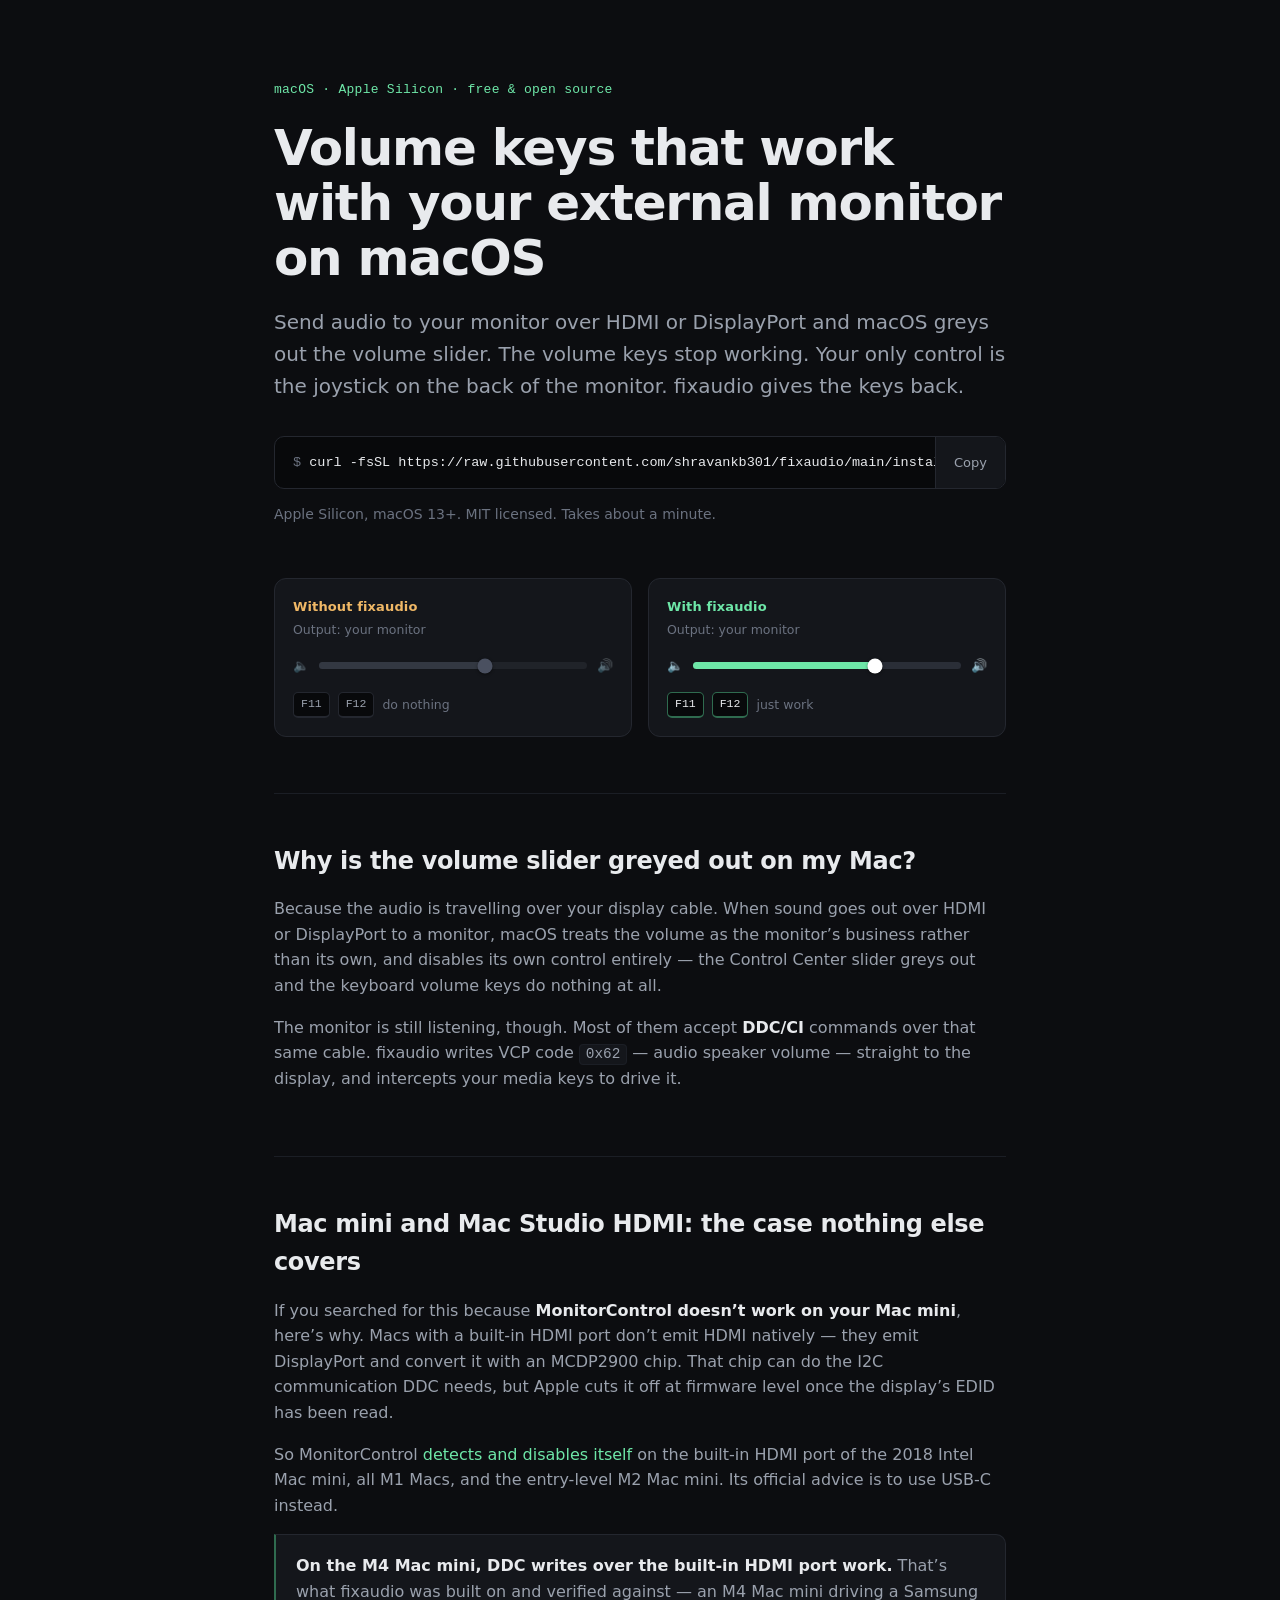
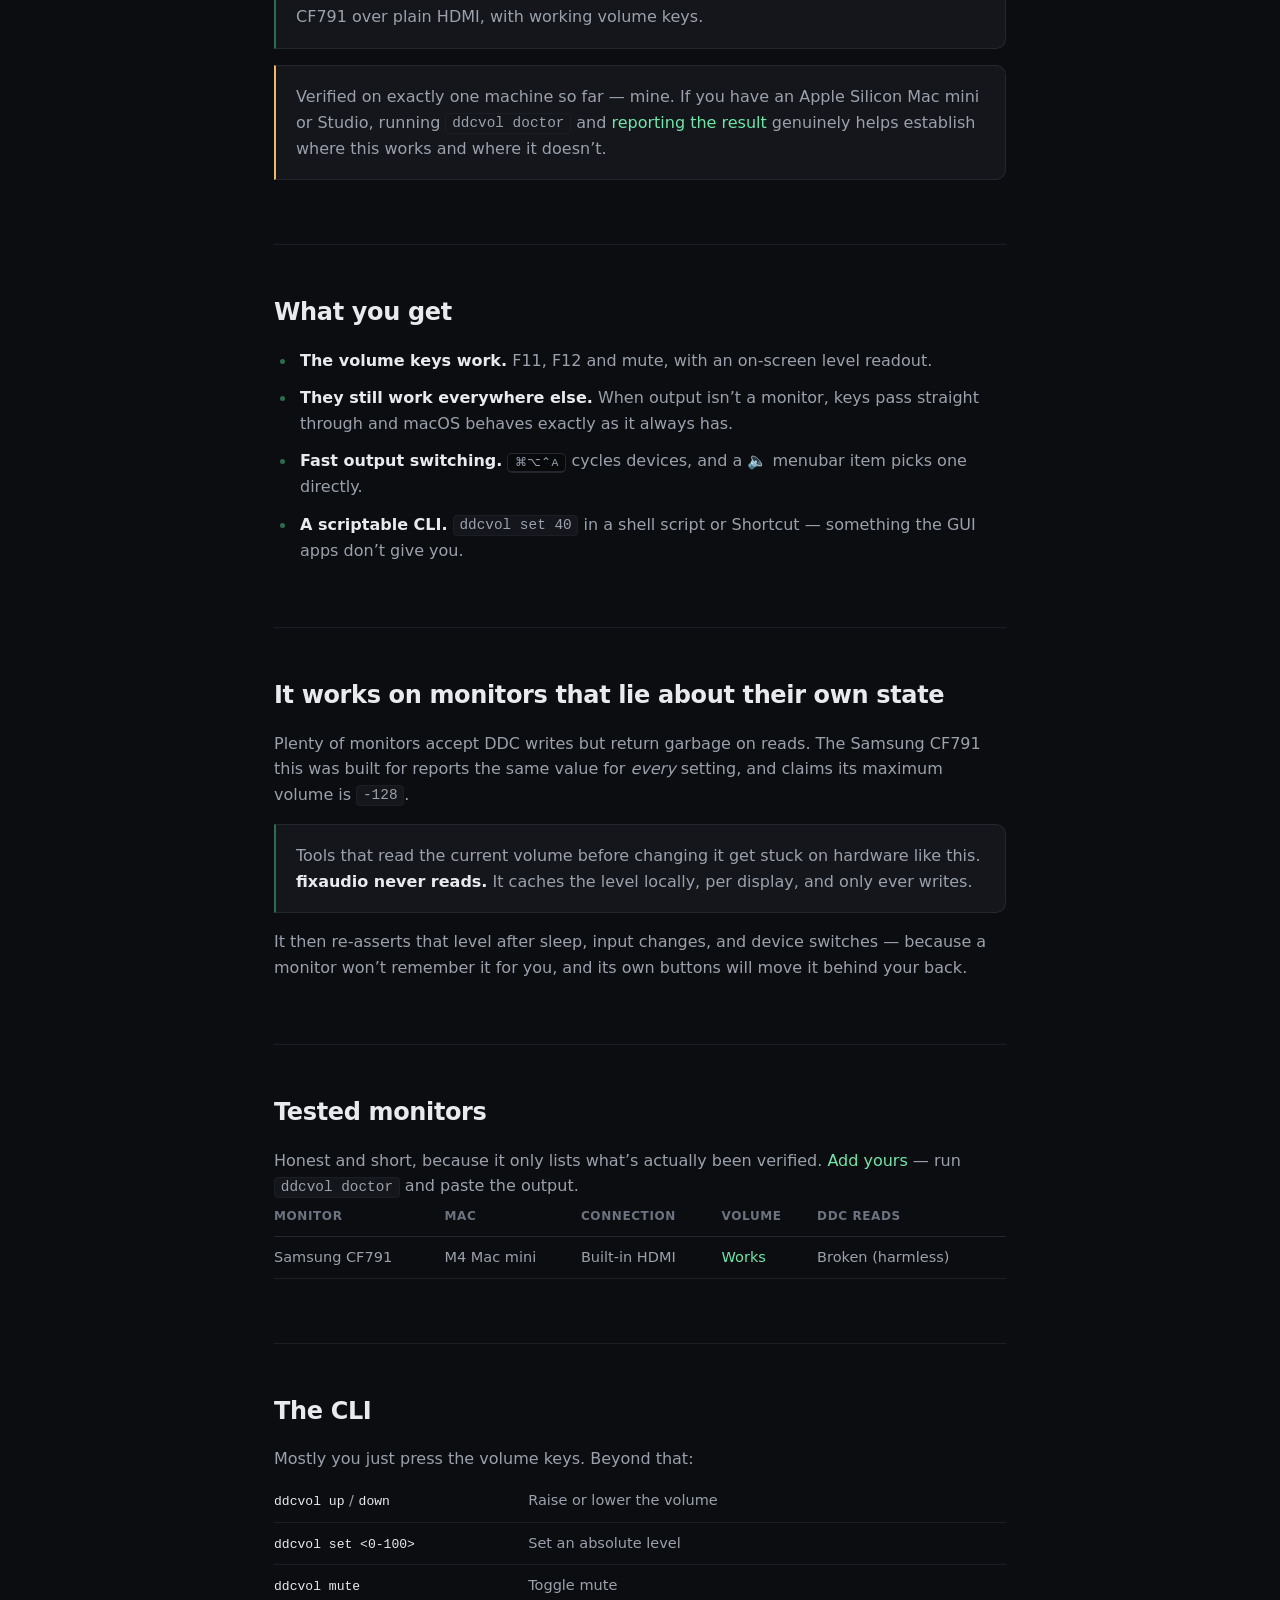
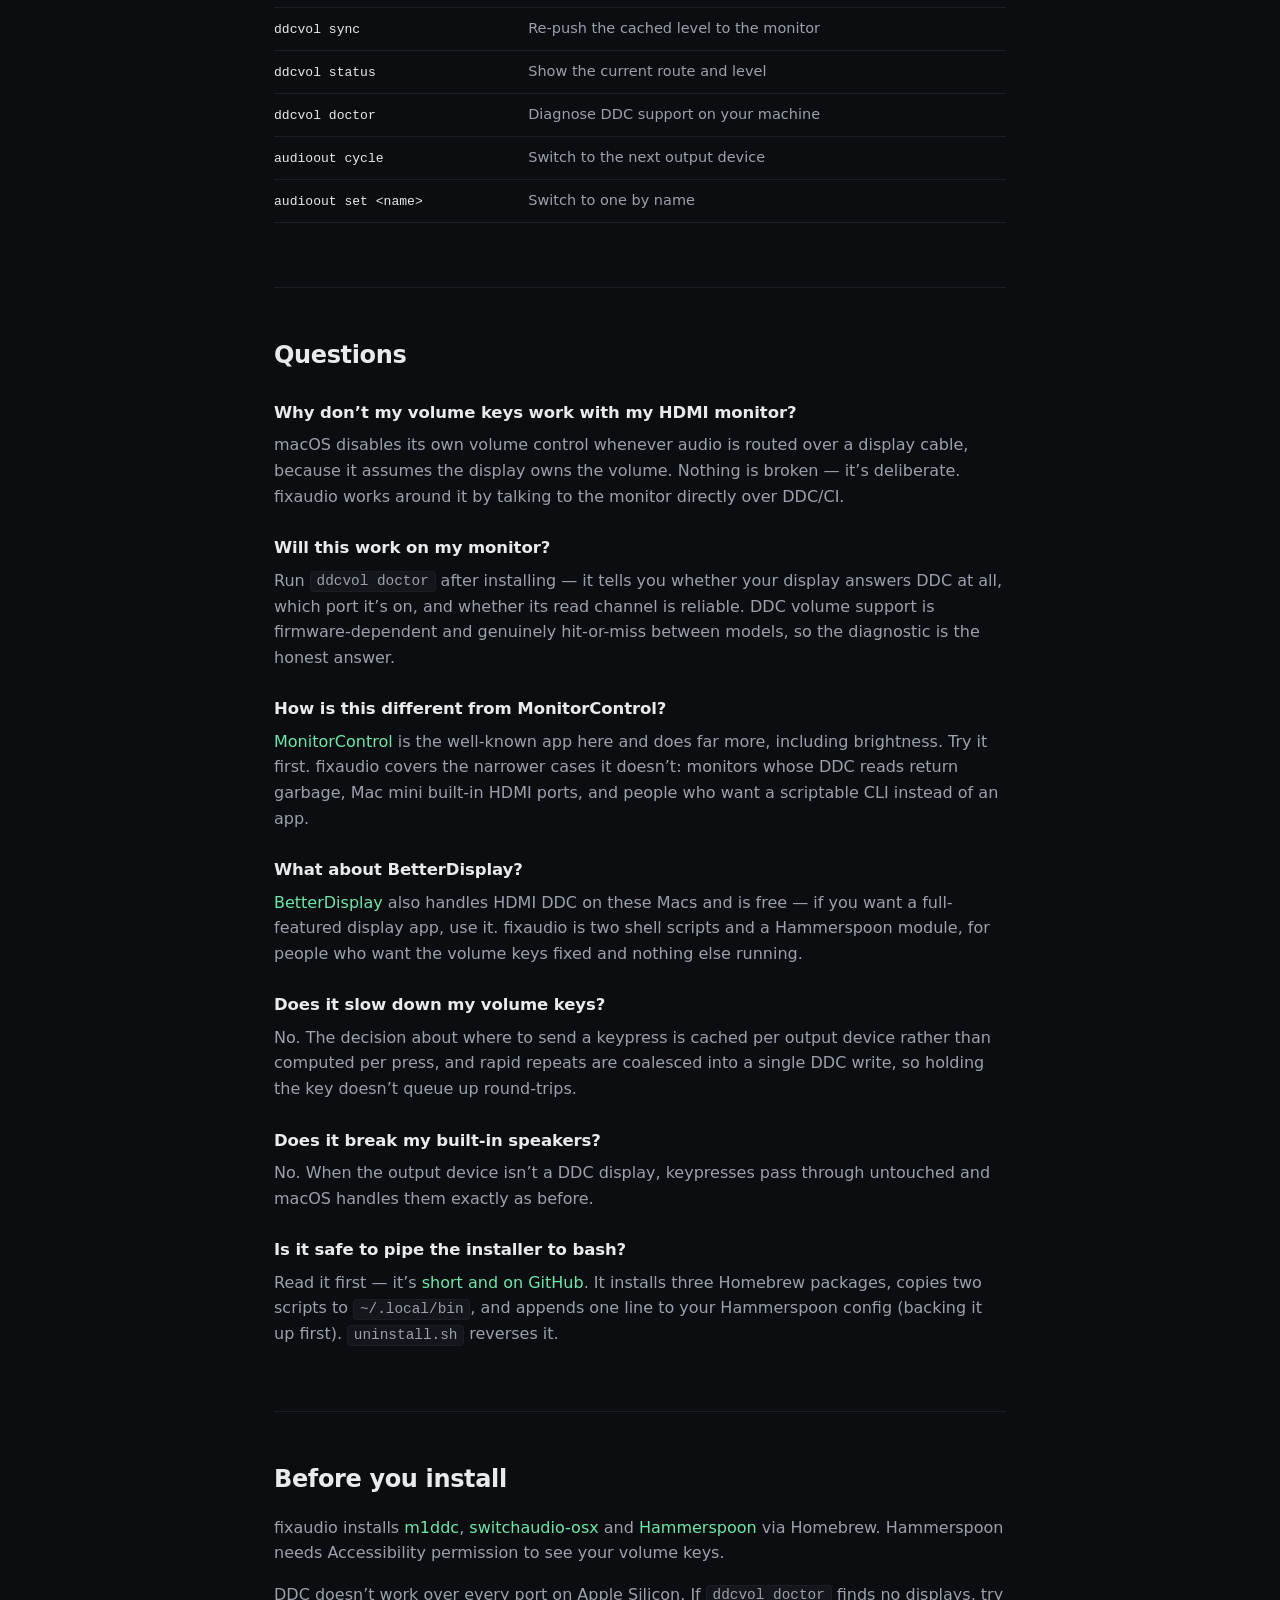
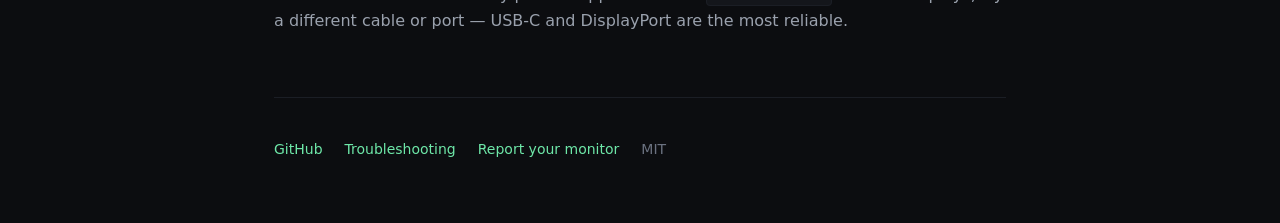
==== docs/index.html @ 89154f7a "SEO: target symptom queries, document Mac mini HDMI case, add tested-monitors table Co-Authored-By: " ====
<!doctype html>
<html lang="en">
<head>
<meta charset="utf-8">
<meta name="viewport" content="width=device-width, initial-scale=1">
<title>Fix Greyed-Out Volume Control for External Monitors on macOS — fixaudio</title>
<meta name="description" content="Volume slider greyed out and volume keys not working with your HDMI or DisplayPort monitor on macOS? fixaudio restores keyboard volume control using DDC/CI — including on the Mac mini's built-in HDMI port.">
<link rel="canonical" href="https://shravankb301.github.io/fixaudio/">
<meta property="og:title" content="Fix greyed-out volume control for external monitors on macOS">
<meta property="og:description" content="Your volume keys stop working when audio goes to your monitor. fixaudio gives them back, using DDC/CI.">
<meta property="og:type" content="website">
<meta property="og:url" content="https://shravankb301.github.io/fixaudio/">
<meta name="twitter:card" content="summary">
<script type="application/ld+json">
{
  "@context": "https://schema.org",
  "@type": "SoftwareApplication",
  "name": "fixaudio",
  "applicationCategory": "UtilitiesApplication",
  "operatingSystem": "macOS 13+ (Apple Silicon)",
  "offers": { "@type": "Offer", "price": "0", "priceCurrency": "USD" },
  "description": "Restores keyboard volume control for external monitors on macOS using DDC/CI, including on Mac mini built-in HDMI ports."
}
</script>
<style>
  :root {
    --bg: #0c0d10;
    --bg-raised: #14161b;
    --bg-sunken: #08090b;
    --line: #24272f;
    --line-soft: #1b1e25;
    --text: #e8eaed;
    --text-dim: #9aa1ad;
    --text-faint: #6b7280;
    --accent: #6ee7a8;
    --accent-dim: #2f6b4f;
    --warn: #f0b866;
    --mono: ui-monospace, SFMono-Regular, "SF Mono", Menlo, Consolas, monospace;
    --sans: -apple-system, BlinkMacSystemFont, "Segoe UI", Inter, system-ui, sans-serif;
  }

  * { box-sizing: border-box; }

  body {
    margin: 0;
    background: var(--bg);
    color: var(--text);
    font-family: var(--sans);
    line-height: 1.6;
    -webkit-font-smoothing: antialiased;
  }

  .wrap { max-width: 780px; margin: 0 auto; padding: 0 24px; }

  a { color: var(--accent); text-decoration: none; }
  a:hover { text-decoration: underline; }

  code {
    font-family: var(--mono);
    font-size: 0.9em;
    background: var(--bg-raised);
    border: 1px solid var(--line-soft);
    border-radius: 4px;
    padding: 0.1em 0.4em;
  }

  header { padding: 80px 0 48px; }

  .eyebrow {
    font-family: var(--mono);
    font-size: 13px;
    color: var(--accent);
    letter-spacing: 0.02em;
    margin-bottom: 20px;
  }

  h1 {
    font-size: clamp(33px, 5.6vw, 50px);
    line-height: 1.1;
    letter-spacing: -0.025em;
    margin: 0 0 20px;
    font-weight: 640;
  }

  .lede {
    font-size: clamp(17px, 2.4vw, 20px);
    color: var(--text-dim);
    margin: 0 0 8px;
    max-width: 62ch;
  }

  .install {
    margin: 34px 0 14px;
    display: flex;
    align-items: stretch;
    background: var(--bg-sunken);
    border: 1px solid var(--line);
    border-radius: 10px;
    overflow: hidden;
  }

  .install pre {
    margin: 0;
    padding: 15px 18px;
    font-family: var(--mono);
    font-size: 13.5px;
    color: var(--text);
    overflow-x: auto;
    flex: 1;
    white-space: pre;
  }
  .install pre::-webkit-scrollbar { height: 6px; }
  .install pre::-webkit-scrollbar-thumb { background: var(--line); border-radius: 3px; }

  .install .prompt { color: var(--text-faint); user-select: none; }

  .copy {
    flex-shrink: 0;
    border: none;
    border-left: 1px solid var(--line);
    background: var(--bg-raised);
    color: var(--text-dim);
    font-family: var(--sans);
    font-size: 13px;
    font-weight: 500;
    padding: 0 18px;
    cursor: pointer;
    transition: color .15s, background .15s;
  }
  .copy:hover { background: #1b1e25; color: var(--text); }
  .copy.done { color: var(--accent); }

  .subnote { font-size: 14px; color: var(--text-faint); margin: 0; }

  .demo {
    display: grid;
    grid-template-columns: 1fr 1fr;
    gap: 16px;
    margin: 52px 0 8px;
  }
  @media (max-width: 620px) { .demo { grid-template-columns: 1fr; } }

  .panel {
    background: var(--bg-raised);
    border: 1px solid var(--line);
    border-radius: 12px;
    padding: 18px;
  }

  .panel h3 {
    margin: 0 0 2px;
    font-size: 13px;
    font-weight: 600;
    letter-spacing: 0.01em;
  }
  .panel .cap { font-size: 12.5px; color: var(--text-faint); margin: 0 0 16px; }
  .panel.bad h3 { color: var(--warn); }
  .panel.good h3 { color: var(--accent); }

  .slider { display: flex; align-items: center; gap: 10px; }
  .slider .ico { font-size: 13px; opacity: .5; }
  .panel.good .slider .ico { opacity: .95; }

  .track {
    flex: 1; height: 7px; border-radius: 4px;
    background: #2a2e37; position: relative;
  }
  .fill { position: absolute; inset: 0 auto 0 0; border-radius: 4px; background: var(--accent); }
  .knob {
    position: absolute; top: 50%;
    width: 15px; height: 15px; border-radius: 50%;
    transform: translate(-50%, -50%);
    background: #fff; box-shadow: 0 1px 3px rgba(0,0,0,.5);
  }
  .panel.bad .track { background: #202329; }
  .panel.bad .fill { background: #333842; }
  .panel.bad .knob { background: #4a5060; }

  .keys { margin-top: 16px; display: flex; align-items: center; gap: 8px; font-size: 12.5px; color: var(--text-faint); }
  .kbd {
    font-family: var(--mono); font-size: 11.5px;
    border: 1px solid var(--line); border-bottom-width: 2px;
    border-radius: 5px; padding: 2px 7px; color: var(--text-dim);
    background: var(--bg-sunken);
  }
  .panel.good .kbd { color: var(--text); border-color: var(--accent-dim); }

  section { padding: 48px 0; border-top: 1px solid var(--line-soft); }

  h2 {
    font-size: 24px;
    letter-spacing: -0.015em;
    margin: 0 0 16px;
    font-weight: 620;
  }

  h3.q {
    font-size: 16.5px;
    font-weight: 600;
    margin: 26px 0 6px;
    color: var(--text);
    letter-spacing: -0.005em;
  }

  p { margin: 0 0 16px; color: var(--text-dim); }
  p.tight { margin-bottom: 8px; }
  strong { color: var(--text); font-weight: 600; }

  ul { margin: 0 0 16px; padding-left: 0; list-style: none; }
  li { color: var(--text-dim); margin-bottom: 12px; padding-left: 26px; position: relative; }
  li::before {
    content: ""; position: absolute; left: 6px; top: 11px;
    width: 5px; height: 5px; border-radius: 50%; background: var(--accent-dim);
  }

  .callout {
    background: var(--bg-raised);
    border: 1px solid var(--line);
    border-left: 2px solid var(--accent-dim);
    border-radius: 0 10px 10px 0;
    padding: 18px 20px;
    margin: 0 0 16px;
  }
  .callout.warn { border-left-color: var(--warn); }
  .callout p:last-child { margin-bottom: 0; }

  .tablewrap { overflow-x: auto; margin: 0 0 16px; }
  table { width: 100%; border-collapse: collapse; font-size: 14.5px; }
  th {
    text-align: left; padding: 0 14px 9px 0;
    font-size: 12px; font-weight: 600; color: var(--text-faint);
    text-transform: uppercase; letter-spacing: .05em;
    border-bottom: 1px solid var(--line);
  }
  td { padding: 9px 14px 9px 0; border-bottom: 1px solid var(--line-soft); vertical-align: top; color: var(--text-dim); }
  td:first-child { white-space: nowrap; }
  td code { background: none; border: none; padding: 0; color: var(--text); }
  .yes { color: var(--accent); }

  footer {
    padding: 40px 0 72px;
    border-top: 1px solid var(--line-soft);
    color: var(--text-faint);
    font-size: 14px;
    display: flex; gap: 22px; flex-wrap: wrap;
  }
</style>
</head>
<body>

<div class="wrap">

<header>
  <div class="eyebrow">macOS · Apple Silicon · free &amp; open source</div>
  <h1>Volume keys that work with your external monitor on macOS</h1>
  <p class="lede">
    Send audio to your monitor over HDMI or DisplayPort and macOS greys out the
    volume slider. The volume keys stop working. Your only control is the
    joystick on the back of the monitor. fixaudio gives the keys back.
  </p>

  <div class="install">
    <pre><span class="prompt">$ </span><span id="cmd">curl -fsSL https://raw.githubusercontent.com/shravankb301/fixaudio/main/install.sh | bash</span></pre>
    <button class="copy" id="copy">Copy</button>
  </div>
  <p class="subnote">Apple Silicon, macOS 13+. MIT licensed. Takes about a minute.</p>

  <div class="demo">
    <div class="panel bad">
      <h3>Without fixaudio</h3>
      <p class="cap">Output: your monitor</p>
      <div class="slider">
        <span class="ico">🔈</span>
        <div class="track"><div class="fill" style="width:62%"></div><div class="knob" style="left:62%"></div></div>
        <span class="ico">🔊</span>
      </div>
      <div class="keys"><span class="kbd">F11</span><span class="kbd">F12</span> do nothing</div>
    </div>

    <div class="panel good">
      <h3>With fixaudio</h3>
      <p class="cap">Output: your monitor</p>
      <div class="slider">
        <span class="ico">🔈</span>
        <div class="track"><div class="fill" id="f" style="width:62%"></div><div class="knob" id="k" style="left:62%"></div></div>
        <span class="ico">🔊</span>
      </div>
      <div class="keys"><span class="kbd">F11</span><span class="kbd">F12</span> just work</div>
    </div>
  </div>
</header>

<section>
  <h2>Why is the volume slider greyed out on my Mac?</h2>
  <p>
    Because the audio is travelling over your display cable. When sound goes out
    over HDMI or DisplayPort to a monitor, macOS treats the volume as the
    monitor&rsquo;s business rather than its own, and disables its own control
    entirely — the Control Center slider greys out and the keyboard volume keys
    do nothing at all.
  </p>
  <p>
    The monitor is still listening, though. Most of them accept
    <strong>DDC/CI</strong> commands over that same cable. fixaudio writes VCP
    code <code>0x62</code> — audio speaker volume — straight to the display, and
    intercepts your media keys to drive it.
  </p>
</section>

<section>
  <h2>Mac mini and Mac Studio HDMI: the case nothing else covers</h2>
  <p>
    If you searched for this because <strong>MonitorControl doesn&rsquo;t work on
    your Mac mini</strong>, here&rsquo;s why. Macs with a built-in HDMI port
    don&rsquo;t emit HDMI natively — they emit DisplayPort and convert it with an
    MCDP2900 chip. That chip can do the I2C communication DDC needs, but Apple
    cuts it off at firmware level once the display&rsquo;s EDID has been read.
  </p>
  <p>
    So MonitorControl
    <a href="https://github.com/MonitorControl/MonitorControl/discussions/750">detects and disables itself</a>
    on the built-in HDMI port of the 2018 Intel Mac mini, all M1 Macs, and the
    entry-level M2 Mac mini. Its official advice is to use USB-C instead.
  </p>
  <div class="callout">
    <p>
      <strong>On the M4 Mac mini, DDC writes over the built-in HDMI port work.</strong>
      That&rsquo;s what fixaudio was built on and verified against — an M4 Mac
      mini driving a Samsung CF791 over plain HDMI, with working volume keys.
    </p>
  </div>
  <div class="callout warn">
    <p>
      Verified on exactly one machine so far — mine. If you have an Apple Silicon
      Mac mini or Studio, running <code>ddcvol doctor</code> and
      <a href="https://github.com/shravankb301/fixaudio/issues">reporting the result</a>
      genuinely helps establish where this works and where it doesn&rsquo;t.
    </p>
  </div>
</section>

<section>
  <h2>What you get</h2>
  <ul>
    <li><strong>The volume keys work.</strong> F11, F12 and mute, with an on-screen level readout.</li>
    <li><strong>They still work everywhere else.</strong> When output isn&rsquo;t a monitor, keys pass straight through and macOS behaves exactly as it always has.</li>
    <li><strong>Fast output switching.</strong> <span class="kbd">⌘⌥⌃A</span> cycles devices, and a 🔈 menubar item picks one directly.</li>
    <li><strong>A scriptable CLI.</strong> <code>ddcvol set 40</code> in a shell script or Shortcut — something the GUI apps don&rsquo;t give you.</li>
  </ul>
</section>

<section>
  <h2>It works on monitors that lie about their own state</h2>
  <p>
    Plenty of monitors accept DDC writes but return garbage on reads. The Samsung
    CF791 this was built for reports the same value for <em>every</em> setting,
    and claims its maximum volume is <code>-128</code>.
  </p>
  <div class="callout">
    <p>
      Tools that read the current volume before changing it get stuck on hardware
      like this. <strong>fixaudio never reads.</strong> It caches the level
      locally, per display, and only ever writes.
    </p>
  </div>
  <p>
    It then re-asserts that level after sleep, input changes, and device
    switches — because a monitor won&rsquo;t remember it for you, and its own
    buttons will move it behind your back.
  </p>
</section>

<section>
  <h2>Tested monitors</h2>
  <p class="tight">
    Honest and short, because it only lists what&rsquo;s actually been verified.
    <a href="https://github.com/shravankb301/fixaudio/issues">Add yours</a> —
    run <code>ddcvol doctor</code> and paste the output.
  </p>
  <div class="tablewrap">
    <table>
      <thead>
        <tr><th>Monitor</th><th>Mac</th><th>Connection</th><th>Volume</th><th>DDC reads</th></tr>
      </thead>
      <tbody>
        <tr>
          <td>Samsung CF791</td>
          <td>M4 Mac mini</td>
          <td>Built-in HDMI</td>
          <td class="yes">Works</td>
          <td>Broken (harmless)</td>
        </tr>
      </tbody>
    </table>
  </div>
</section>

<section>
  <h2>The CLI</h2>
  <p class="tight">Mostly you just press the volume keys. Beyond that:</p>
  <div class="tablewrap">
    <table>
      <tbody>
        <tr><td><code>ddcvol up</code> / <code>down</code></td><td>Raise or lower the volume</td></tr>
        <tr><td><code>ddcvol set &lt;0-100&gt;</code></td><td>Set an absolute level</td></tr>
        <tr><td><code>ddcvol mute</code></td><td>Toggle mute</td></tr>
        <tr><td><code>ddcvol sync</code></td><td>Re-push the cached level to the monitor</td></tr>
        <tr><td><code>ddcvol status</code></td><td>Show the current route and level</td></tr>
        <tr><td><code>ddcvol doctor</code></td><td>Diagnose DDC support on your machine</td></tr>
        <tr><td><code>audioout cycle</code></td><td>Switch to the next output device</td></tr>
        <tr><td><code>audioout set &lt;name&gt;</code></td><td>Switch to one by name</td></tr>
      </tbody>
    </table>
  </div>
</section>

<section>
  <h2>Questions</h2>

  <h3 class="q">Why don&rsquo;t my volume keys work with my HDMI monitor?</h3>
  <p>
    macOS disables its own volume control whenever audio is routed over a display
    cable, because it assumes the display owns the volume. Nothing is broken —
    it&rsquo;s deliberate. fixaudio works around it by talking to the monitor
    directly over DDC/CI.
  </p>

  <h3 class="q">Will this work on my monitor?</h3>
  <p>
    Run <code>ddcvol doctor</code> after installing — it tells you whether your
    display answers DDC at all, which port it&rsquo;s on, and whether its read
    channel is reliable. DDC volume support is firmware-dependent and genuinely
    hit-or-miss between models, so the diagnostic is the honest answer.
  </p>

  <h3 class="q">How is this different from MonitorControl?</h3>
  <p>
    <a href="https://github.com/MonitorControl/MonitorControl">MonitorControl</a>
    is the well-known app here and does far more, including brightness. Try it
    first. fixaudio covers the narrower cases it doesn&rsquo;t: monitors whose
    DDC reads return garbage, Mac mini built-in HDMI ports, and people who want a
    scriptable CLI instead of an app.
  </p>

  <h3 class="q">What about BetterDisplay?</h3>
  <p>
    <a href="https://github.com/waydabber/BetterDisplay">BetterDisplay</a> also
    handles HDMI DDC on these Macs and is free — if you want a full-featured
    display app, use it. fixaudio is two shell scripts and a Hammerspoon module,
    for people who want the volume keys fixed and nothing else running.
  </p>

  <h3 class="q">Does it slow down my volume keys?</h3>
  <p>
    No. The decision about where to send a keypress is cached per output device
    rather than computed per press, and rapid repeats are coalesced into a single
    DDC write, so holding the key doesn&rsquo;t queue up round-trips.
  </p>

  <h3 class="q">Does it break my built-in speakers?</h3>
  <p>
    No. When the output device isn&rsquo;t a DDC display, keypresses pass through
    untouched and macOS handles them exactly as before.
  </p>

  <h3 class="q">Is it safe to pipe the installer to bash?</h3>
  <p>
    Read it first — it&rsquo;s
    <a href="https://github.com/shravankb301/fixaudio/blob/main/install.sh">short and on GitHub</a>.
    It installs three Homebrew packages, copies two scripts to
    <code>~/.local/bin</code>, and appends one line to your Hammerspoon config
    (backing it up first). <code>uninstall.sh</code> reverses it.
  </p>
</section>

<section>
  <h2>Before you install</h2>
  <p>
    fixaudio installs <a href="https://github.com/waydabber/m1ddc">m1ddc</a>,
    <a href="https://github.com/deweller/switchaudio-osx">switchaudio-osx</a> and
    <a href="https://www.hammerspoon.org">Hammerspoon</a> via Homebrew.
    Hammerspoon needs Accessibility permission to see your volume keys.
  </p>
  <p>
    DDC doesn&rsquo;t work over every port on Apple Silicon. If
    <code>ddcvol doctor</code> finds no displays, try a different cable or
    port — USB-C and DisplayPort are the most reliable.
  </p>
</section>

<footer>
  <a href="https://github.com/shravankb301/fixaudio">GitHub</a>
  <a href="https://github.com/shravankb301/fixaudio#troubleshooting">Troubleshooting</a>
  <a href="https://github.com/shravankb301/fixaudio/issues">Report your monitor</a>
  <span>MIT</span>
</footer>

</div>

<script>
  const btn = document.getElementById('copy');
  btn.addEventListener('click', async () => {
    const text = document.getElementById('cmd').textContent;
    try {
      await navigator.clipboard.writeText(text);
    } catch (e) {
      const ta = document.createElement('textarea');
      ta.value = text;
      document.body.appendChild(ta);
      ta.select();
      document.execCommand('copy');
      ta.remove();
    }
    btn.textContent = 'Copied';
    btn.classList.add('done');
    setTimeout(() => { btn.textContent = 'Copy'; btn.classList.remove('done'); }, 1600);
  });

  // Nudge the "working" slider so the difference between the panels reads at a glance.
  const fill = document.getElementById('f');
  const knob = document.getElementById('k');
  const steps = [62, 68, 74, 68, 56, 44, 50, 62];
  let i = 0;
  if (!window.matchMedia('(prefers-reduced-motion: reduce)').matches) {
    setInterval(() => {
      i = (i + 1) % steps.length;
      fill.style.transition = knob.style.transition = 'all .45s cubic-bezier(.4,0,.2,1)';
      fill.style.width = steps[i] + '%';
      knob.style.left = steps[i] + '%';
    }, 1400);
  }
</script>

</body>
</html>
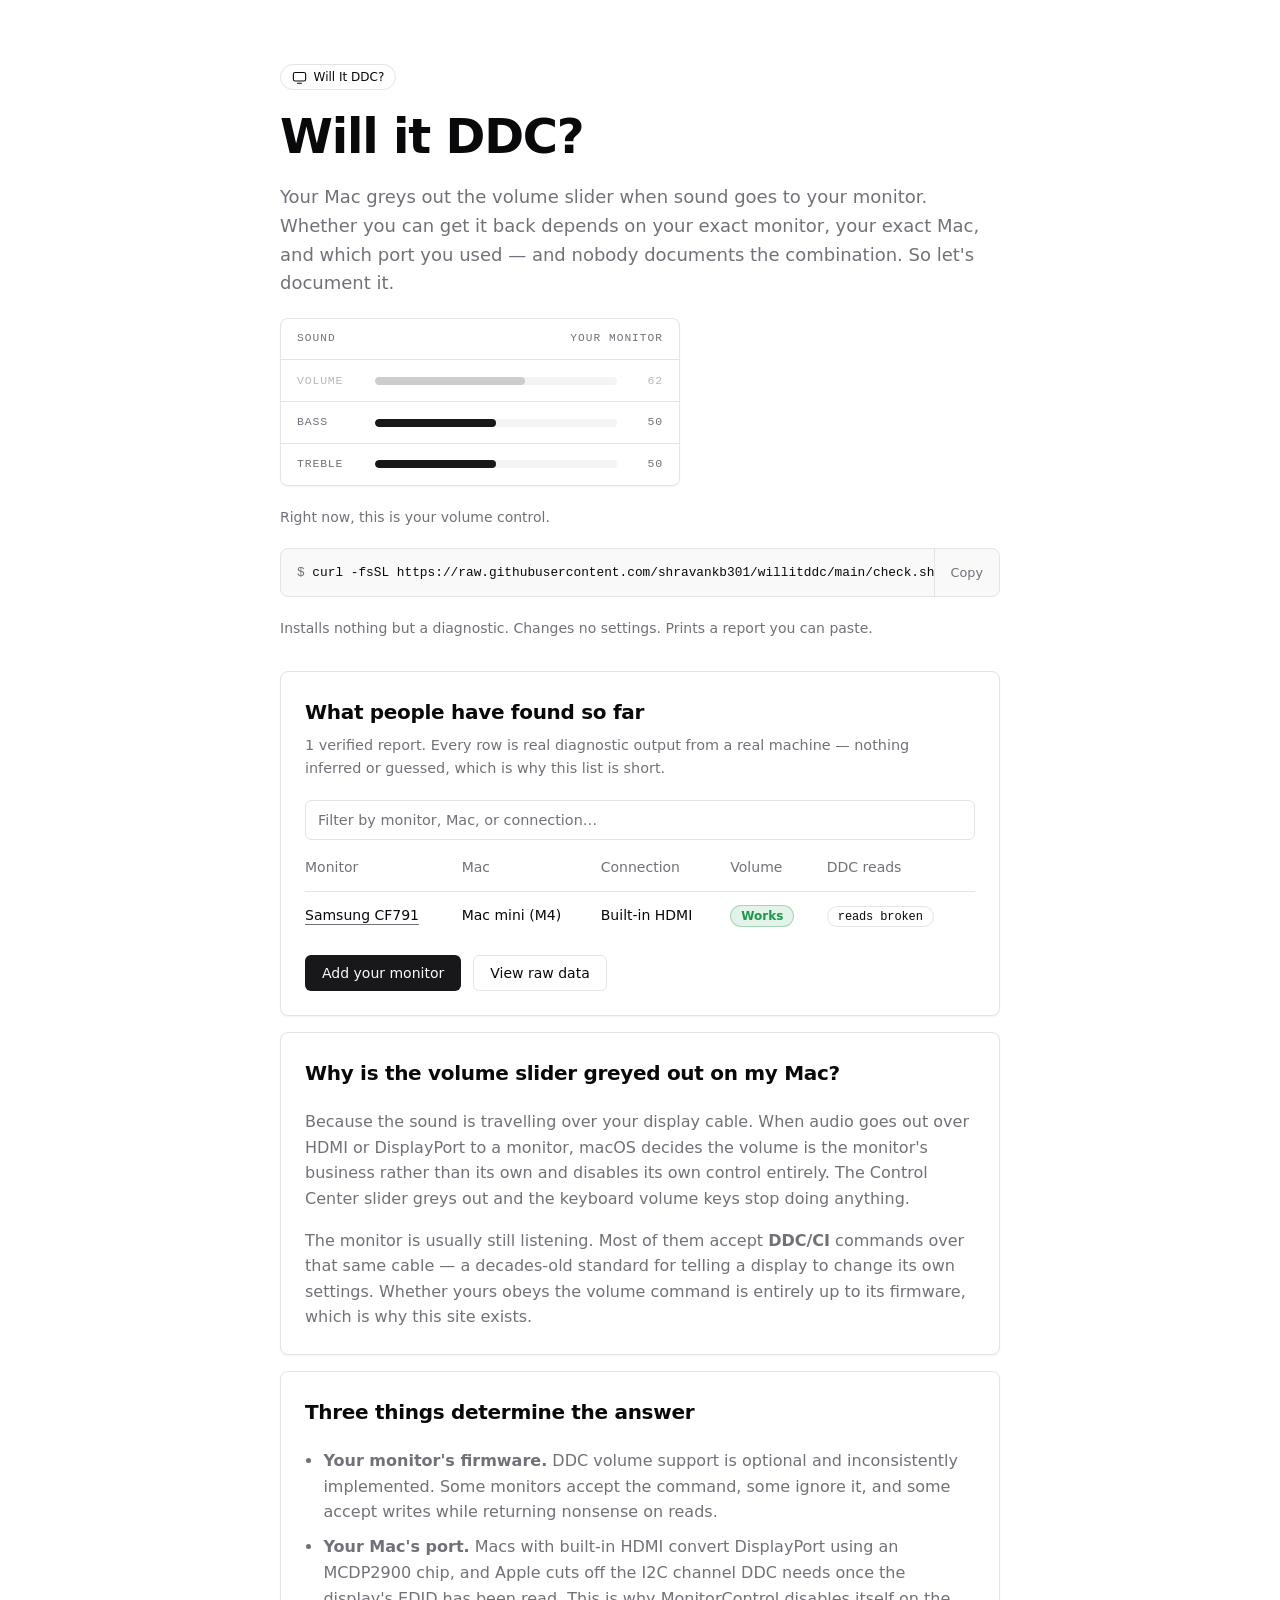
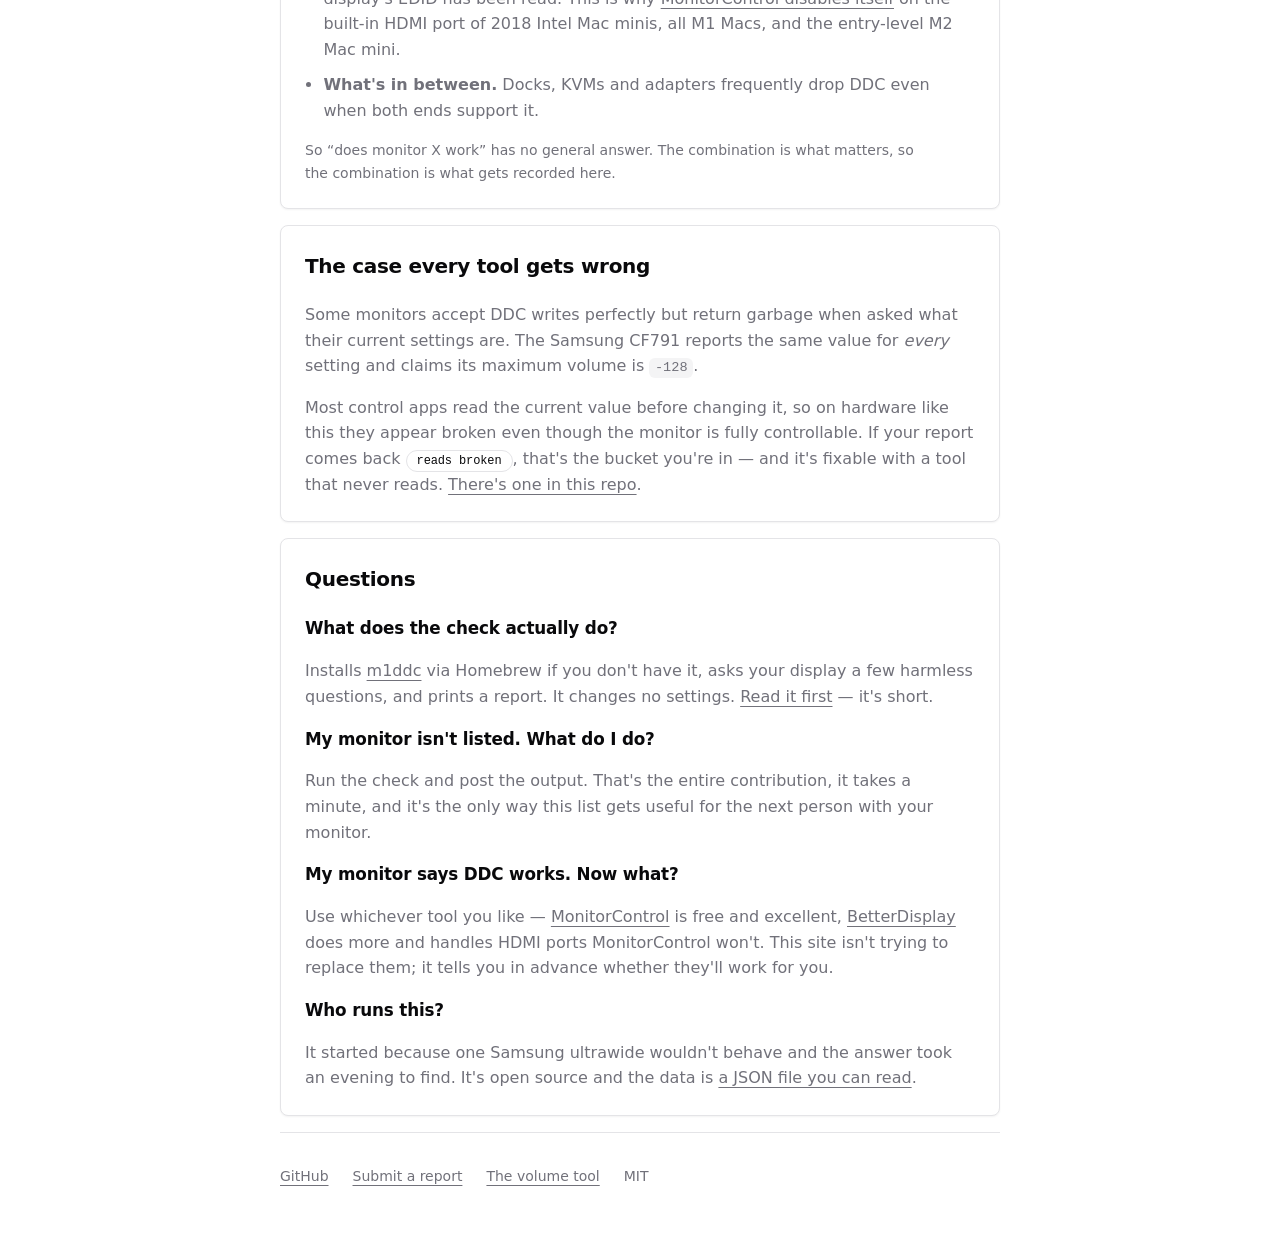
==== commit 233200d4: "Replace Liquid Glass with the shadcn/ui design system Ports shadcn's token set (zinc base, --backgro" ====
--- a/docs/index.html
+++ b/docs/index.html
@@ -3,533 +3,643 @@
 <head>
 <meta charset="utf-8">
 <meta name="viewport" content="width=device-width, initial-scale=1">
-<title>Fix Greyed-Out Volume Control for External Monitors on macOS — fixaudio</title>
-<meta name="description" content="Volume slider greyed out and volume keys not working with your HDMI or DisplayPort monitor on macOS? fixaudio restores keyboard volume control using DDC/CI — including on the Mac mini's built-in HDMI port.">
-<link rel="canonical" href="https://shravankb301.github.io/fixaudio/">
-<meta property="og:title" content="Fix greyed-out volume control for external monitors on macOS">
-<meta property="og:description" content="Your volume keys stop working when audio goes to your monitor. fixaudio gives them back, using DDC/CI.">
+<title>Will It DDC? — Does your monitor&#x27;s volume work on a Mac?</title>
+<meta name="description" content="Find out whether your monitor supports DDC volume control on macOS. A crowdsourced compatibility list of monitor, Mac and connection combinations.">
+<link rel="canonical" href="https://shravankb301.github.io/willitddc/">
+<meta property="og:title" content="Will It DDC? — Does your monitor&#x27;s volume work on a Mac?">
+<meta property="og:description" content="Find out whether your monitor supports DDC volume control on macOS. A crowdsourced compatibility list of monitor, Mac and connection combinations.">
+<meta property="og:url" content="https://shravankb301.github.io/willitddc/">
 <meta property="og:type" content="website">
-<meta property="og:url" content="https://shravankb301.github.io/fixaudio/">
 <meta name="twitter:card" content="summary">
-<script type="application/ld+json">
-{
-  "@context": "https://schema.org",
-  "@type": "SoftwareApplication",
-  "name": "fixaudio",
-  "applicationCategory": "UtilitiesApplication",
-  "operatingSystem": "macOS 13+ (Apple Silicon)",
-  "offers": { "@type": "Offer", "price": "0", "priceCurrency": "USD" },
-  "description": "Restores keyboard volume control for external monitors on macOS using DDC/CI, including on Mac mini built-in HDMI ports."
-}
-</script>
-<style>
+<link rel="icon" href="data:image/svg+xml,%3Csvg%20xmlns%3D%22http%3A//www.w3.org/2000/svg%22%20viewBox%3D%220%200%2020%2020%22%3E%3Crect%20width%3D%2220%22%20height%3D%2220%22%20rx%3D%224.5%22%20fill%3D%22%2318181b%22/%3E%3Crect%20x%3D%223.4%22%20y%3D%224.8%22%20width%3D%2213.2%22%20height%3D%229%22%20rx%3D%222%22%20fill%3D%22none%22%20stroke%3D%22%23fafafa%22%20stroke-width%3D%221.5%22/%3E%3Cpath%20d%3D%22M7.9%2016.4h4.2%22%20stroke%3D%22%23fafafa%22%20stroke-width%3D%221.5%22%20stroke-linecap%3D%22round%22/%3E%3C/svg%3E">
+<meta name="color-scheme" content="light dark">
+<style>/* Will It DDC? — shadcn/ui design system.
+ *
+ * shadcn ships as React + Tailwind components you copy into a project. This
+ * site is static HTML generated by build.py, so the token set and component
+ * styles are ported to plain CSS: same variables (zinc base), same radii, same
+ * component anatomy. Swapping to real .tsx components later is then a markup
+ * change, not a redesign.
+ *
+ * Light is the default and dark follows the OS, the way shadcn does it.
+ */
+
+:root {
+  --background: 0 0% 100%;
+  --foreground: 240 10% 3.9%;
+
+  --card: 0 0% 100%;
+  --card-foreground: 240 10% 3.9%;
+
+  --primary: 240 5.9% 10%;
+  --primary-foreground: 0 0% 98%;
+
+  --secondary: 240 4.8% 95.9%;
+  --secondary-foreground: 240 5.9% 10%;
+
+  --muted: 240 4.8% 95.9%;
+  --muted-foreground: 240 3.8% 46.1%;
+
+  --accent: 240 4.8% 95.9%;
+  --accent-foreground: 240 5.9% 10%;
+
+  --destructive: 0 84.2% 60.2%;
+  --destructive-foreground: 0 0% 98%;
+
+  --success: 142 71% 35%;
+
+  --border: 240 5.9% 90%;
+  --input: 240 5.9% 90%;
+  --ring: 240 10% 3.9%;
+
+  --radius: 0.5rem;
+
+  --font-sans: ui-sans-serif, system-ui, -apple-system, BlinkMacSystemFont,
+    "Segoe UI", Roboto, "Helvetica Neue", Arial, sans-serif;
+  --font-mono: ui-monospace, SFMono-Regular, "SF Mono", Menlo, Consolas, monospace;
+}
+
+@media (prefers-color-scheme: dark) {
   :root {
-    --bg: #0c0d10;
-    --bg-raised: #14161b;
-    --bg-sunken: #08090b;
-    --line: #24272f;
-    --line-soft: #1b1e25;
-    --text: #e8eaed;
-    --text-dim: #9aa1ad;
-    --text-faint: #6b7280;
-    --accent: #6ee7a8;
-    --accent-dim: #2f6b4f;
-    --warn: #f0b866;
-    --mono: ui-monospace, SFMono-Regular, "SF Mono", Menlo, Consolas, monospace;
-    --sans: -apple-system, BlinkMacSystemFont, "Segoe UI", Inter, system-ui, sans-serif;
+    --background: 240 10% 3.9%;
+    --foreground: 0 0% 98%;
+
+    --card: 240 10% 3.9%;
+    --card-foreground: 0 0% 98%;
+
+    --primary: 0 0% 98%;
+    --primary-foreground: 240 5.9% 10%;
+
+    --secondary: 240 3.7% 15.9%;
+    --secondary-foreground: 0 0% 98%;
+
+    --muted: 240 3.7% 15.9%;
+    --muted-foreground: 240 5% 64.9%;
+
+    --accent: 240 3.7% 15.9%;
+    --accent-foreground: 0 0% 98%;
+
+    --destructive: 0 62.8% 50.6%;
+    --destructive-foreground: 0 0% 98%;
+
+    --success: 142 69% 58%;
+
+    --border: 240 3.7% 15.9%;
+    --input: 240 3.7% 15.9%;
+    --ring: 240 4.9% 83.9%;
   }
-
-  * { box-sizing: border-box; }
-
-  body {
-    margin: 0;
-    background: var(--bg);
-    color: var(--text);
-    font-family: var(--sans);
-    line-height: 1.6;
-    -webkit-font-smoothing: antialiased;
-  }
-
-  .wrap { max-width: 780px; margin: 0 auto; padding: 0 24px; }
-
-  a { color: var(--accent); text-decoration: none; }
-  a:hover { text-decoration: underline; }
-
-  code {
-    font-family: var(--mono);
-    font-size: 0.9em;
-    background: var(--bg-raised);
-    border: 1px solid var(--line-soft);
-    border-radius: 4px;
-    padding: 0.1em 0.4em;
-  }
-
-  header { padding: 80px 0 48px; }
-
-  .eyebrow {
-    font-family: var(--mono);
-    font-size: 13px;
-    color: var(--accent);
-    letter-spacing: 0.02em;
-    margin-bottom: 20px;
-  }
-
-  h1 {
-    font-size: clamp(33px, 5.6vw, 50px);
-    line-height: 1.1;
-    letter-spacing: -0.025em;
-    margin: 0 0 20px;
-    font-weight: 640;
-  }
-
-  .lede {
-    font-size: clamp(17px, 2.4vw, 20px);
-    color: var(--text-dim);
-    margin: 0 0 8px;
-    max-width: 62ch;
-  }
-
-  .install {
-    margin: 34px 0 14px;
-    display: flex;
-    align-items: stretch;
-    background: var(--bg-sunken);
-    border: 1px solid var(--line);
-    border-radius: 10px;
-    overflow: hidden;
-  }
-
-  .install pre {
-    margin: 0;
-    padding: 15px 18px;
-    font-family: var(--mono);
-    font-size: 13.5px;
-    color: var(--text);
-    overflow-x: auto;
-    flex: 1;
-    white-space: pre;
-  }
-  .install pre::-webkit-scrollbar { height: 6px; }
-  .install pre::-webkit-scrollbar-thumb { background: var(--line); border-radius: 3px; }
-
-  .install .prompt { color: var(--text-faint); user-select: none; }
-
-  .copy {
-    flex-shrink: 0;
-    border: none;
-    border-left: 1px solid var(--line);
-    background: var(--bg-raised);
-    color: var(--text-dim);
-    font-family: var(--sans);
-    font-size: 13px;
-    font-weight: 500;
-    padding: 0 18px;
-    cursor: pointer;
-    transition: color .15s, background .15s;
-  }
-  .copy:hover { background: #1b1e25; color: var(--text); }
-  .copy.done { color: var(--accent); }
-
-  .subnote { font-size: 14px; color: var(--text-faint); margin: 0; }
-
-  .demo {
-    display: grid;
-    grid-template-columns: 1fr 1fr;
-    gap: 16px;
-    margin: 52px 0 8px;
-  }
-  @media (max-width: 620px) { .demo { grid-template-columns: 1fr; } }
-
-  .panel {
-    background: var(--bg-raised);
-    border: 1px solid var(--line);
-    border-radius: 12px;
-    padding: 18px;
-  }
-
-  .panel h3 {
-    margin: 0 0 2px;
-    font-size: 13px;
-    font-weight: 600;
-    letter-spacing: 0.01em;
-  }
-  .panel .cap { font-size: 12.5px; color: var(--text-faint); margin: 0 0 16px; }
-  .panel.bad h3 { color: var(--warn); }
-  .panel.good h3 { color: var(--accent); }
-
-  .slider { display: flex; align-items: center; gap: 10px; }
-  .slider .ico { font-size: 13px; opacity: .5; }
-  .panel.good .slider .ico { opacity: .95; }
-
-  .track {
-    flex: 1; height: 7px; border-radius: 4px;
-    background: #2a2e37; position: relative;
-  }
-  .fill { position: absolute; inset: 0 auto 0 0; border-radius: 4px; background: var(--accent); }
-  .knob {
-    position: absolute; top: 50%;
-    width: 15px; height: 15px; border-radius: 50%;
-    transform: translate(-50%, -50%);
-    background: #fff; box-shadow: 0 1px 3px rgba(0,0,0,.5);
-  }
-  .panel.bad .track { background: #202329; }
-  .panel.bad .fill { background: #333842; }
-  .panel.bad .knob { background: #4a5060; }
-
-  .keys { margin-top: 16px; display: flex; align-items: center; gap: 8px; font-size: 12.5px; color: var(--text-faint); }
-  .kbd {
-    font-family: var(--mono); font-size: 11.5px;
-    border: 1px solid var(--line); border-bottom-width: 2px;
-    border-radius: 5px; padding: 2px 7px; color: var(--text-dim);
-    background: var(--bg-sunken);
-  }
-  .panel.good .kbd { color: var(--text); border-color: var(--accent-dim); }
-
-  section { padding: 48px 0; border-top: 1px solid var(--line-soft); }
-
-  h2 {
-    font-size: 24px;
-    letter-spacing: -0.015em;
-    margin: 0 0 16px;
-    font-weight: 620;
-  }
-
-  h3.q {
-    font-size: 16.5px;
-    font-weight: 600;
-    margin: 26px 0 6px;
-    color: var(--text);
-    letter-spacing: -0.005em;
-  }
-
-  p { margin: 0 0 16px; color: var(--text-dim); }
-  p.tight { margin-bottom: 8px; }
-  strong { color: var(--text); font-weight: 600; }
-
-  ul { margin: 0 0 16px; padding-left: 0; list-style: none; }
-  li { color: var(--text-dim); margin-bottom: 12px; padding-left: 26px; position: relative; }
-  li::before {
-    content: ""; position: absolute; left: 6px; top: 11px;
-    width: 5px; height: 5px; border-radius: 50%; background: var(--accent-dim);
-  }
-
-  .callout {
-    background: var(--bg-raised);
-    border: 1px solid var(--line);
-    border-left: 2px solid var(--accent-dim);
-    border-radius: 0 10px 10px 0;
-    padding: 18px 20px;
-    margin: 0 0 16px;
-  }
-  .callout.warn { border-left-color: var(--warn); }
-  .callout p:last-child { margin-bottom: 0; }
-
-  .tablewrap { overflow-x: auto; margin: 0 0 16px; }
-  table { width: 100%; border-collapse: collapse; font-size: 14.5px; }
-  th {
-    text-align: left; padding: 0 14px 9px 0;
-    font-size: 12px; font-weight: 600; color: var(--text-faint);
-    text-transform: uppercase; letter-spacing: .05em;
-    border-bottom: 1px solid var(--line);
-  }
-  td { padding: 9px 14px 9px 0; border-bottom: 1px solid var(--line-soft); vertical-align: top; color: var(--text-dim); }
-  td:first-child { white-space: nowrap; }
-  td code { background: none; border: none; padding: 0; color: var(--text); }
-  .yes { color: var(--accent); }
-
-  footer {
-    padding: 40px 0 72px;
-    border-top: 1px solid var(--line-soft);
-    color: var(--text-faint);
-    font-size: 14px;
-    display: flex; gap: 22px; flex-wrap: wrap;
-  }
+}
+
+* { box-sizing: border-box; border-color: hsl(var(--border)); }
+
+html { -webkit-text-size-adjust: 100%; }
+
+body {
+  margin: 0;
+  background: hsl(var(--background));
+  color: hsl(var(--foreground));
+  font-family: var(--font-sans);
+  font-size: 16px;
+  line-height: 1.6;
+  -webkit-font-smoothing: antialiased;
+  font-feature-settings: "rlig" 1, "calt" 1;
+}
+
+.wrap { max-width: 768px; margin: 0 auto; padding: 0 1.5rem; }
+
+a { color: inherit; text-decoration: none; }
+a.link {
+  font-weight: 500;
+  text-decoration: underline;
+  text-underline-offset: 4px;
+  text-decoration-color: hsl(var(--muted-foreground));
+}
+a.link:hover { text-decoration-color: hsl(var(--foreground)); }
+
+:focus-visible {
+  outline: 2px solid hsl(var(--ring));
+  outline-offset: 2px;
+  border-radius: calc(var(--radius) - 2px);
+}
+
+/* --- typography ------------------------------------------------------------ */
+
+.h1 {
+  font-size: clamp(2.25rem, 5vw, 3rem);
+  font-weight: 800;
+  letter-spacing: -0.025em;
+  line-height: 1.1;
+  margin: 0;
+  text-wrap: balance;
+}
+
+.h2 {
+  font-size: 1.5rem;
+  font-weight: 600;
+  letter-spacing: -0.015em;
+  line-height: 1.25;
+  margin: 0;
+  text-wrap: balance;
+}
+
+.h3 {
+  font-size: 1.05rem;
+  font-weight: 600;
+  letter-spacing: -0.01em;
+  margin: 0;
+}
+
+.lead {
+  font-size: 1.125rem;
+  color: hsl(var(--muted-foreground));
+  margin: 0;
+  max-width: 65ch;
+}
+
+p { margin: 0; max-width: 70ch; }
+.muted { color: hsl(var(--muted-foreground)); }
+.small { font-size: 0.875rem; }
+.tiny { font-size: 0.8rem; }
+
+strong { font-weight: 600; }
+
+code {
+  position: relative;
+  border-radius: calc(var(--radius) - 2px);
+  background: hsl(var(--muted));
+  padding: 0.15rem 0.35rem;
+  font-family: var(--font-mono);
+  font-size: 0.85em;
+  font-weight: 500;
+}
+
+ul.list {
+  margin: 0;
+  padding-left: 1.15rem;
+  display: flex;
+  flex-direction: column;
+  gap: 0.6rem;
+  color: hsl(var(--muted-foreground));
+}
+ul.list li { max-width: 68ch; }
+ul.list li::marker { color: hsl(var(--muted-foreground)); }
+
+/* --- layout ---------------------------------------------------------------- */
+
+header { padding: 4rem 0 2rem; display: flex; flex-direction: column; gap: 1.25rem; }
+main { display: flex; flex-direction: column; gap: 1rem; }
+.stack { display: flex; flex-direction: column; gap: 1rem; }
+.row { display: flex; align-items: center; gap: 0.75rem; flex-wrap: wrap; }
+
+.separator { height: 1px; background: hsl(var(--border)); border: 0; margin: 0; }
+
+/* --- card ------------------------------------------------------------------ */
+
+.card {
+  background: hsl(var(--card));
+  color: hsl(var(--card-foreground));
+  border: 1px solid hsl(var(--border));
+  border-radius: var(--radius);
+  box-shadow: 0 1px 2px 0 rgb(0 0 0 / 0.05);
+}
+
+.card-header {
+  display: flex;
+  flex-direction: column;
+  gap: 0.375rem;
+  padding: 1.5rem 1.5rem 0;
+}
+
+.card-title { font-size: 1.25rem; font-weight: 600; letter-spacing: -0.015em; margin: 0; }
+.card-description { font-size: 0.9rem; color: hsl(var(--muted-foreground)); margin: 0; max-width: 68ch; }
+
+.card-content {
+  padding: 1.5rem;
+  display: flex;
+  flex-direction: column;
+  gap: 1rem;
+}
+.card-header + .card-content { padding-top: 1.25rem; }
+
+.card-footer {
+  display: flex;
+  align-items: center;
+  gap: 1rem;
+  flex-wrap: wrap;
+  padding: 1.25rem 1.5rem;
+  border-top: 1px solid hsl(var(--border));
+}
+
+/* --- button ---------------------------------------------------------------- */
+
+.btn {
+  display: inline-flex;
+  align-items: center;
+  justify-content: center;
+  gap: 0.5rem;
+  white-space: nowrap;
+  border-radius: calc(var(--radius) - 2px);
+  font-size: 0.875rem;
+  font-weight: 500;
+  height: 2.25rem;
+  padding: 0 1rem;
+  border: 1px solid transparent;
+  cursor: pointer;
+  font-family: inherit;
+  transition: background-color .15s, color .15s, border-color .15s;
+}
+
+.btn-primary {
+  background: hsl(var(--primary));
+  color: hsl(var(--primary-foreground));
+}
+.btn-primary:hover { background: hsl(var(--primary) / 0.9); }
+
+.btn-outline {
+  background: hsl(var(--background));
+  border-color: hsl(var(--input));
+  color: hsl(var(--foreground));
+}
+.btn-outline:hover { background: hsl(var(--accent)); color: hsl(var(--accent-foreground)); }
+
+.btn-ghost { background: transparent; color: hsl(var(--foreground)); }
+.btn-ghost:hover { background: hsl(var(--accent)); }
+
+.btn-sm { height: 2rem; padding: 0 0.75rem; font-size: 0.82rem; }
+
+/* --- badge ----------------------------------------------------------------- */
+
+.badge {
+  display: inline-flex;
+  align-items: center;
+  border-radius: 9999px;
+  border: 1px solid transparent;
+  padding: 0.1rem 0.625rem;
+  font-size: 0.75rem;
+  font-weight: 600;
+  line-height: 1.35;
+  white-space: nowrap;
+}
+
+.badge-secondary { background: hsl(var(--secondary)); color: hsl(var(--secondary-foreground)); }
+.badge-outline { color: hsl(var(--foreground)); border-color: hsl(var(--border)); }
+.badge-success { background: hsl(var(--success) / 0.12); color: hsl(var(--success)); border-color: hsl(var(--success) / 0.3); }
+.badge-destructive { background: hsl(var(--destructive) / 0.12); color: hsl(var(--destructive)); border-color: hsl(var(--destructive) / 0.3); }
+.badge-mono { font-family: var(--font-mono); font-weight: 500; letter-spacing: -0.01em; }
+
+/* --- input ----------------------------------------------------------------- */
+
+.input {
+  display: flex;
+  width: 100%;
+  height: 2.5rem;
+  border-radius: calc(var(--radius) - 2px);
+  border: 1px solid hsl(var(--input));
+  background: hsl(var(--background));
+  padding: 0 0.75rem;
+  font-size: 0.9rem;
+  font-family: inherit;
+  color: hsl(var(--foreground));
+}
+.input::placeholder { color: hsl(var(--muted-foreground)); }
+.input:focus-visible { outline: 2px solid hsl(var(--ring)); outline-offset: 2px; }
+
+/* --- code block / copy ------------------------------------------------------ */
+
+.codeblock {
+  display: flex;
+  align-items: stretch;
+  border: 1px solid hsl(var(--border));
+  border-radius: var(--radius);
+  background: hsl(var(--muted) / 0.5);
+  overflow: hidden;
+}
+.codeblock pre {
+  margin: 0;
+  padding: 0.85rem 1rem;
+  flex: 1;
+  overflow-x: auto;
+  font-family: var(--font-mono);
+  font-size: 0.8rem;
+  line-height: 1.5;
+  white-space: pre;
+  color: hsl(var(--foreground));
+}
+.codeblock pre::-webkit-scrollbar { height: 6px; }
+.codeblock pre::-webkit-scrollbar-thumb {
+  background: hsl(var(--muted-foreground) / 0.35);
+  border-radius: 3px;
+}
+.codeblock .prompt { color: hsl(var(--muted-foreground)); user-select: none; }
+
+.copy {
+  flex-shrink: 0;
+  border: 0;
+  border-left: 1px solid hsl(var(--border));
+  background: transparent;
+  color: hsl(var(--muted-foreground));
+  font-family: inherit;
+  font-size: 0.8rem;
+  font-weight: 500;
+  padding: 0 1rem;
+  cursor: pointer;
+  transition: background-color .15s, color .15s;
+}
+.copy:hover { background: hsl(var(--accent)); color: hsl(var(--accent-foreground)); }
+.copy.done { color: hsl(var(--success)); }
+
+/* --- table ----------------------------------------------------------------- */
+
+.table-wrap { width: 100%; overflow-x: auto; }
+table { width: 100%; border-collapse: collapse; font-size: 0.875rem; caption-side: bottom; }
+thead tr { border-bottom: 1px solid hsl(var(--border)); }
+th {
+  text-align: left;
+  padding: 0 1rem 0.75rem 0;
+  font-weight: 500;
+  color: hsl(var(--muted-foreground));
+  white-space: nowrap;
+}
+tbody tr { border-bottom: 1px solid hsl(var(--border)); }
+tbody tr:last-child { border-bottom: 0; }
+td {
+  padding: 0.75rem 1rem 0.75rem 0;
+  vertical-align: middle;
+  font-variant-numeric: tabular-nums;
+}
+td.name { font-weight: 500; white-space: nowrap; }
+
+.empty { color: hsl(var(--muted-foreground)); font-size: 0.875rem; }
+
+/* --- the OSD panel ----------------------------------------------------------
+ * Still the clearest way to state the problem: the monitor's own menu, with
+ * the row you can't reach greyed out. Built from card + progress primitives. */
+
+.osd { max-width: 25rem; font-family: var(--font-mono); }
+.osd-head {
+  display: flex;
+  justify-content: space-between;
+  padding: 0.7rem 1rem;
+  border-bottom: 1px solid hsl(var(--border));
+  font-size: 0.7rem;
+  text-transform: uppercase;
+  letter-spacing: 0.09em;
+  color: hsl(var(--muted-foreground));
+}
+.osd-row {
+  display: flex;
+  align-items: center;
+  gap: 0.9rem;
+  padding: 0.7rem 1rem;
+  font-size: 0.72rem;
+  text-transform: uppercase;
+  letter-spacing: 0.07em;
+}
+.osd-row + .osd-row { border-top: 1px solid hsl(var(--border)); }
+.osd-row .label { width: 4rem; flex-shrink: 0; color: hsl(var(--muted-foreground)); }
+.osd-row .val { width: 2rem; text-align: right; font-variant-numeric: tabular-nums; color: hsl(var(--muted-foreground)); }
+
+.progress {
+  flex: 1;
+  height: 0.5rem;
+  border-radius: 9999px;
+  background: hsl(var(--secondary));
+  overflow: hidden;
+}
+.progress > div { height: 100%; background: hsl(var(--primary)); border-radius: 9999px; }
+
+.osd-row.disabled .label,
+.osd-row.disabled .val { color: hsl(var(--muted-foreground) / 0.5); }
+.osd-row.disabled .progress > div { background: hsl(var(--muted-foreground) / 0.3); }
+
+/* --- footer ---------------------------------------------------------------- */
+
+footer {
+  padding: 2rem 0 4rem;
+  margin-top: 1rem;
+  border-top: 1px solid hsl(var(--border));
+  display: flex;
+  gap: 1.5rem;
+  flex-wrap: wrap;
+  align-items: center;
+  font-size: 0.875rem;
+  color: hsl(var(--muted-foreground));
+}
+
+@media (prefers-reduced-motion: reduce) {
+  * { transition: none !important; animation: none !important; }
+}
+
+@media (max-width: 640px) {
+  header { padding: 2.5rem 0 1.5rem; }
+  .card-header { padding: 1.25rem 1.25rem 0; }
+  .card-content { padding: 1.25rem; }
+  .osd { max-width: none; }
+}
+
+/* Brand chip in the masthead. */
+.brand {
+  align-self: flex-start;
+  gap: 0.4rem;
+  padding: 0.25rem 0.7rem;
+  font-weight: 500;
+}
+.brand:hover { background: hsl(var(--accent)); }
 </style>
 </head>
 <body>
-
 <div class="wrap">
-
 <header>
-  <div class="eyebrow">macOS · Apple Silicon · free &amp; open source</div>
-  <h1>Volume keys that work with your external monitor on macOS</h1>
-  <p class="lede">
-    Send audio to your monitor over HDMI or DisplayPort and macOS greys out the
-    volume slider. The volume keys stop working. Your only control is the
-    joystick on the back of the monitor. fixaudio gives the keys back.
+  <a href="./" class="badge badge-outline brand"><svg width="15" height="15" viewBox="0 0 20 20" fill="none" aria-hidden="true"><rect x="1.8" y="3.4" width="16.4" height="11.2" rx="2.4" stroke="currentColor" stroke-width="1.5"/><path d="M7.4 17.6h5.2" stroke="currentColor" stroke-width="1.5" stroke-linecap="round"/></svg><span>Will It DDC?</span></a>
+  <h1 class="h1">Will it DDC?</h1>
+  <p class="lead">
+    Your Mac greys out the volume slider when sound goes to your monitor.
+    Whether you can get it back depends on your exact monitor, your exact Mac,
+    and which port you used &mdash; and nobody documents the combination.
+    So let's document it.
   </p>
 
-  <div class="install">
-    <pre><span class="prompt">$ </span><span id="cmd">curl -fsSL https://raw.githubusercontent.com/shravankb301/fixaudio/main/install.sh | bash</span></pre>
-    <button class="copy" id="copy">Copy</button>
-  </div>
-  <p class="subnote">Apple Silicon, macOS 13+. MIT licensed. Takes about a minute.</p>
-
-  <div class="demo">
-    <div class="panel bad">
-      <h3>Without fixaudio</h3>
-      <p class="cap">Output: your monitor</p>
-      <div class="slider">
-        <span class="ico">🔈</span>
-        <div class="track"><div class="fill" style="width:62%"></div><div class="knob" style="left:62%"></div></div>
-        <span class="ico">🔊</span>
-      </div>
-      <div class="keys"><span class="kbd">F11</span><span class="kbd">F12</span> do nothing</div>
+  <div class="card osd" role="img"
+       aria-label="A monitor's on-screen menu with the volume row greyed out.">
+    <div class="osd-head"><span>Sound</span><span>Your monitor</span></div>
+    <div class="osd-row disabled">
+      <span class="label">Volume</span>
+      <div class="progress"><div style="width:62%"></div></div>
+      <span class="val">62</span>
     </div>
-
-    <div class="panel good">
-      <h3>With fixaudio</h3>
-      <p class="cap">Output: your monitor</p>
-      <div class="slider">
-        <span class="ico">🔈</span>
-        <div class="track"><div class="fill" id="f" style="width:62%"></div><div class="knob" id="k" style="left:62%"></div></div>
-        <span class="ico">🔊</span>
-      </div>
-      <div class="keys"><span class="kbd">F11</span><span class="kbd">F12</span> just work</div>
+    <div class="osd-row">
+      <span class="label">Bass</span>
+      <div class="progress"><div style="width:50%"></div></div>
+      <span class="val">50</span>
     </div>
-  </div>
+    <div class="osd-row">
+      <span class="label">Treble</span>
+      <div class="progress"><div style="width:50%"></div></div>
+      <span class="val">50</span>
+    </div>
+  </div>
+  <p class="small muted">Right now, this is your volume control.</p>
+
+  <div class="codeblock"><pre><span class="prompt">$ </span><span class="c">curl -fsSL https://raw.githubusercontent.com/shravankb301/willitddc/main/check.sh | bash</span></pre><button class="copy">Copy</button></div>
+  <p class="small muted">Installs nothing but a diagnostic. Changes no settings. Prints a report you can paste.</p>
 </header>
-
-<section>
-  <h2>Why is the volume slider greyed out on my Mac?</h2>
-  <p>
-    Because the audio is travelling over your display cable. When sound goes out
-    over HDMI or DisplayPort to a monitor, macOS treats the volume as the
-    monitor&rsquo;s business rather than its own, and disables its own control
-    entirely — the Control Center slider greys out and the keyboard volume keys
-    do nothing at all.
-  </p>
-  <p>
-    The monitor is still listening, though. Most of them accept
-    <strong>DDC/CI</strong> commands over that same cable. fixaudio writes VCP
-    code <code>0x62</code> — audio speaker volume — straight to the display, and
-    intercepts your media keys to drive it.
-  </p>
+<main>
+<section class="card">
+  <div class="card-header">
+    <h2 class="card-title">What people have found so far</h2>
+    <p class="card-description">1 verified report. Every row is real diagnostic output from a real machine &mdash; nothing inferred or guessed, which is why this list is short.</p>
+  </div>
+  <div class="card-content">
+    <input id="filter" class="input" type="search"
+           placeholder="Filter by monitor, Mac, or connection…" autocomplete="off">
+    <div class="table-wrap">
+      <table>
+        <thead><tr><th>Monitor</th><th>Mac</th><th>Connection</th><th>Volume</th><th>DDC reads</th></tr></thead>
+        <tbody id="rows">
+          <tr data-s="samsung cf791 c34f791 mac mini (m4) built-in hdmi"><td class="name"><a class="link" href="m/samsung-cf791.html">Samsung CF791</a></td><td>Mac mini (M4)</td><td>Built-in HDMI</td><td><span class="badge badge-success">Works</span></td><td><span class="badge badge-outline badge-mono">reads broken</span></td></tr>
+        </tbody>
+      </table>
+    </div>
+    <div class="empty" id="noresults" style="display:none">
+      No match yet &mdash; which means nobody has reported that combination.
+    </div>
+    <div class="row">
+      <a class="btn btn-primary" href="https://github.com/shravankb301/willitddc/issues/new?template=report.yml">Add your monitor</a>
+      <a class="btn btn-outline" href="https://github.com/shravankb301/willitddc/blob/main/data/monitors.json">View raw data</a>
+    </div>
+  </div>
 </section>
-
-<section>
-  <h2>Mac mini and Mac Studio HDMI: the case nothing else covers</h2>
-  <p>
-    If you searched for this because <strong>MonitorControl doesn&rsquo;t work on
-    your Mac mini</strong>, here&rsquo;s why. Macs with a built-in HDMI port
-    don&rsquo;t emit HDMI natively — they emit DisplayPort and convert it with an
-    MCDP2900 chip. That chip can do the I2C communication DDC needs, but Apple
-    cuts it off at firmware level once the display&rsquo;s EDID has been read.
-  </p>
-  <p>
-    So MonitorControl
-    <a href="https://github.com/MonitorControl/MonitorControl/discussions/750">detects and disables itself</a>
-    on the built-in HDMI port of the 2018 Intel Mac mini, all M1 Macs, and the
-    entry-level M2 Mac mini. Its official advice is to use USB-C instead.
-  </p>
-  <div class="callout">
-    <p>
-      <strong>On the M4 Mac mini, DDC writes over the built-in HDMI port work.</strong>
-      That&rsquo;s what fixaudio was built on and verified against — an M4 Mac
-      mini driving a Samsung CF791 over plain HDMI, with working volume keys.
-    </p>
-  </div>
-  <div class="callout warn">
-    <p>
-      Verified on exactly one machine so far — mine. If you have an Apple Silicon
-      Mac mini or Studio, running <code>ddcvol doctor</code> and
-      <a href="https://github.com/shravankb301/fixaudio/issues">reporting the result</a>
-      genuinely helps establish where this works and where it doesn&rsquo;t.
+<section class="card">
+  <div class="card-header">
+    <h2 class="card-title">Why is the volume slider greyed out on my Mac?</h2>
+    
+  </div>
+  <div class="card-content">
+    <p class="muted">
+      Because the sound is travelling over your display cable. When audio goes out
+      over HDMI or DisplayPort to a monitor, macOS decides the volume is the
+      monitor's business rather than its own and disables its own control entirely.
+      The Control Center slider greys out and the keyboard volume keys stop doing
+      anything.
+    </p>
+    <p class="muted">
+      The monitor is usually still listening. Most of them accept <strong>DDC/CI</strong>
+      commands over that same cable &mdash; a decades-old standard for telling a display
+      to change its own settings. Whether yours obeys the volume command is entirely up
+      to its firmware, which is why this site exists.
     </p>
   </div>
 </section>
-
-<section>
-  <h2>What you get</h2>
-  <ul>
-    <li><strong>The volume keys work.</strong> F11, F12 and mute, with an on-screen level readout.</li>
-    <li><strong>They still work everywhere else.</strong> When output isn&rsquo;t a monitor, keys pass straight through and macOS behaves exactly as it always has.</li>
-    <li><strong>Fast output switching.</strong> <span class="kbd">⌘⌥⌃A</span> cycles devices, and a 🔈 menubar item picks one directly.</li>
-    <li><strong>A scriptable CLI.</strong> <code>ddcvol set 40</code> in a shell script or Shortcut — something the GUI apps don&rsquo;t give you.</li>
-  </ul>
+<section class="card">
+  <div class="card-header">
+    <h2 class="card-title">Three things determine the answer</h2>
+    
+  </div>
+  <div class="card-content">
+    <ul class="list">
+      <li><strong>Your monitor's firmware.</strong> DDC volume support is optional and
+        inconsistently implemented. Some monitors accept the command, some ignore it,
+        and some accept writes while returning nonsense on reads.</li>
+      <li><strong>Your Mac's port.</strong> Macs with built-in HDMI convert DisplayPort
+        using an MCDP2900 chip, and Apple cuts off the I2C channel DDC needs once the
+        display's EDID has been read. This is why
+        <a class="link" href="https://github.com/MonitorControl/MonitorControl/discussions/750">MonitorControl
+        disables itself</a> on the built-in HDMI port of 2018 Intel Mac minis, all M1
+        Macs, and the entry-level M2 Mac mini.</li>
+      <li><strong>What's in between.</strong> Docks, KVMs and adapters frequently drop
+        DDC even when both ends support it.</li>
+    </ul>
+    <p class="muted small">
+      So &ldquo;does monitor X work&rdquo; has no general answer. The combination is what
+      matters, so the combination is what gets recorded here.
+    </p>
+  </div>
 </section>
-
-<section>
-  <h2>It works on monitors that lie about their own state</h2>
-  <p>
-    Plenty of monitors accept DDC writes but return garbage on reads. The Samsung
-    CF791 this was built for reports the same value for <em>every</em> setting,
-    and claims its maximum volume is <code>-128</code>.
-  </p>
-  <div class="callout">
-    <p>
-      Tools that read the current volume before changing it get stuck on hardware
-      like this. <strong>fixaudio never reads.</strong> It caches the level
-      locally, per display, and only ever writes.
-    </p>
-  </div>
-  <p>
-    It then re-asserts that level after sleep, input changes, and device
-    switches — because a monitor won&rsquo;t remember it for you, and its own
-    buttons will move it behind your back.
-  </p>
+<section class="card">
+  <div class="card-header">
+    <h2 class="card-title">The case every tool gets wrong</h2>
+    
+  </div>
+  <div class="card-content">
+    <p class="muted">
+      Some monitors accept DDC writes perfectly but return garbage when asked what their
+      current settings are. The Samsung CF791 reports the same value for <em>every</em>
+      setting and claims its maximum volume is <code>-128</code>.
+    </p>
+    <p class="muted">
+      Most control apps read the current value before changing it, so on hardware like
+      this they appear broken even though the monitor is fully controllable. If your
+      report comes back <span class="badge badge-outline badge-mono">reads broken</span>,
+      that's the bucket you're in &mdash; and it's fixable with a tool that never reads.
+      <a class="link" href="https://github.com/shravankb301/willitddc/blob/main/TOOL.md">There's one in this repo</a>.
+    </p>
+  </div>
 </section>
-
-<section>
-  <h2>Tested monitors</h2>
-  <p class="tight">
-    Honest and short, because it only lists what&rsquo;s actually been verified.
-    <a href="https://github.com/shravankb301/fixaudio/issues">Add yours</a> —
-    run <code>ddcvol doctor</code> and paste the output.
-  </p>
-  <div class="tablewrap">
-    <table>
-      <thead>
-        <tr><th>Monitor</th><th>Mac</th><th>Connection</th><th>Volume</th><th>DDC reads</th></tr>
-      </thead>
-      <tbody>
-        <tr>
-          <td>Samsung CF791</td>
-          <td>M4 Mac mini</td>
-          <td>Built-in HDMI</td>
-          <td class="yes">Works</td>
-          <td>Broken (harmless)</td>
-        </tr>
-      </tbody>
-    </table>
+<section class="card">
+  <div class="card-header">
+    <h2 class="card-title">Questions</h2>
+    
+  </div>
+  <div class="card-content">
+    <h3 class="h3">What does the check actually do?</h3>
+    <p class="muted">
+      Installs <a class="link" href="https://github.com/waydabber/m1ddc">m1ddc</a> via
+      Homebrew if you don't have it, asks your display a few harmless questions, and
+      prints a report. It changes no settings.
+      <a class="link" href="https://github.com/shravankb301/willitddc/blob/main/check.sh">Read it first</a> &mdash; it's short.
+    </p>
+
+    <h3 class="h3">My monitor isn't listed. What do I do?</h3>
+    <p class="muted">
+      Run the check and post the output. That's the entire contribution, it takes a
+      minute, and it's the only way this list gets useful for the next person with
+      your monitor.
+    </p>
+
+    <h3 class="h3">My monitor says DDC works. Now what?</h3>
+    <p class="muted">
+      Use whichever tool you like &mdash;
+      <a class="link" href="https://github.com/MonitorControl/MonitorControl">MonitorControl</a>
+      is free and excellent,
+      <a class="link" href="https://github.com/waydabber/BetterDisplay">BetterDisplay</a>
+      does more and handles HDMI ports MonitorControl won't. This site isn't trying to
+      replace them; it tells you in advance whether they'll work for you.
+    </p>
+
+    <h3 class="h3">Who runs this?</h3>
+    <p class="muted">
+      It started because one Samsung ultrawide wouldn't behave and the answer took an
+      evening to find. It's open source and the data is
+      <a class="link" href="https://github.com/shravankb301/willitddc/blob/main/data/monitors.json">a JSON file you can read</a>.
+    </p>
   </div>
 </section>
-
-<section>
-  <h2>The CLI</h2>
-  <p class="tight">Mostly you just press the volume keys. Beyond that:</p>
-  <div class="tablewrap">
-    <table>
-      <tbody>
-        <tr><td><code>ddcvol up</code> / <code>down</code></td><td>Raise or lower the volume</td></tr>
-        <tr><td><code>ddcvol set &lt;0-100&gt;</code></td><td>Set an absolute level</td></tr>
-        <tr><td><code>ddcvol mute</code></td><td>Toggle mute</td></tr>
-        <tr><td><code>ddcvol sync</code></td><td>Re-push the cached level to the monitor</td></tr>
-        <tr><td><code>ddcvol status</code></td><td>Show the current route and level</td></tr>
-        <tr><td><code>ddcvol doctor</code></td><td>Diagnose DDC support on your machine</td></tr>
-        <tr><td><code>audioout cycle</code></td><td>Switch to the next output device</td></tr>
-        <tr><td><code>audioout set &lt;name&gt;</code></td><td>Switch to one by name</td></tr>
-      </tbody>
-    </table>
-  </div>
-</section>
-
-<section>
-  <h2>Questions</h2>
-
-  <h3 class="q">Why don&rsquo;t my volume keys work with my HDMI monitor?</h3>
-  <p>
-    macOS disables its own volume control whenever audio is routed over a display
-    cable, because it assumes the display owns the volume. Nothing is broken —
-    it&rsquo;s deliberate. fixaudio works around it by talking to the monitor
-    directly over DDC/CI.
-  </p>
-
-  <h3 class="q">Will this work on my monitor?</h3>
-  <p>
-    Run <code>ddcvol doctor</code> after installing — it tells you whether your
-    display answers DDC at all, which port it&rsquo;s on, and whether its read
-    channel is reliable. DDC volume support is firmware-dependent and genuinely
-    hit-or-miss between models, so the diagnostic is the honest answer.
-  </p>
-
-  <h3 class="q">How is this different from MonitorControl?</h3>
-  <p>
-    <a href="https://github.com/MonitorControl/MonitorControl">MonitorControl</a>
-    is the well-known app here and does far more, including brightness. Try it
-    first. fixaudio covers the narrower cases it doesn&rsquo;t: monitors whose
-    DDC reads return garbage, Mac mini built-in HDMI ports, and people who want a
-    scriptable CLI instead of an app.
-  </p>
-
-  <h3 class="q">What about BetterDisplay?</h3>
-  <p>
-    <a href="https://github.com/waydabber/BetterDisplay">BetterDisplay</a> also
-    handles HDMI DDC on these Macs and is free — if you want a full-featured
-    display app, use it. fixaudio is two shell scripts and a Hammerspoon module,
-    for people who want the volume keys fixed and nothing else running.
-  </p>
-
-  <h3 class="q">Does it slow down my volume keys?</h3>
-  <p>
-    No. The decision about where to send a keypress is cached per output device
-    rather than computed per press, and rapid repeats are coalesced into a single
-    DDC write, so holding the key doesn&rsquo;t queue up round-trips.
-  </p>
-
-  <h3 class="q">Does it break my built-in speakers?</h3>
-  <p>
-    No. When the output device isn&rsquo;t a DDC display, keypresses pass through
-    untouched and macOS handles them exactly as before.
-  </p>
-
-  <h3 class="q">Is it safe to pipe the installer to bash?</h3>
-  <p>
-    Read it first — it&rsquo;s
-    <a href="https://github.com/shravankb301/fixaudio/blob/main/install.sh">short and on GitHub</a>.
-    It installs three Homebrew packages, copies two scripts to
-    <code>~/.local/bin</code>, and appends one line to your Hammerspoon config
-    (backing it up first). <code>uninstall.sh</code> reverses it.
-  </p>
-</section>
-
-<section>
-  <h2>Before you install</h2>
-  <p>
-    fixaudio installs <a href="https://github.com/waydabber/m1ddc">m1ddc</a>,
-    <a href="https://github.com/deweller/switchaudio-osx">switchaudio-osx</a> and
-    <a href="https://www.hammerspoon.org">Hammerspoon</a> via Homebrew.
-    Hammerspoon needs Accessibility permission to see your volume keys.
-  </p>
-  <p>
-    DDC doesn&rsquo;t work over every port on Apple Silicon. If
-    <code>ddcvol doctor</code> finds no displays, try a different cable or
-    port — USB-C and DisplayPort are the most reliable.
-  </p>
-</section>
-
+</main>
 <footer>
-  <a href="https://github.com/shravankb301/fixaudio">GitHub</a>
-  <a href="https://github.com/shravankb301/fixaudio#troubleshooting">Troubleshooting</a>
-  <a href="https://github.com/shravankb301/fixaudio/issues">Report your monitor</a>
+  <a class="link" href="https://github.com/shravankb301/willitddc">GitHub</a>
+  <a class="link" href="https://github.com/shravankb301/willitddc/issues/new?template=report.yml">Submit a report</a>
+  <a class="link" href="https://github.com/shravankb301/willitddc/blob/main/TOOL.md">The volume tool</a>
   <span>MIT</span>
 </footer>
-
 </div>
-
 <script>
-  const btn = document.getElementById('copy');
-  btn.addEventListener('click', async () => {
-    const text = document.getElementById('cmd').textContent;
-    try {
-      await navigator.clipboard.writeText(text);
-    } catch (e) {
-      const ta = document.createElement('textarea');
-      ta.value = text;
-      document.body.appendChild(ta);
-      ta.select();
-      document.execCommand('copy');
-      ta.remove();
-    }
-    btn.textContent = 'Copied';
-    btn.classList.add('done');
-    setTimeout(() => { btn.textContent = 'Copy'; btn.classList.remove('done'); }, 1600);
-  });
-
-  // Nudge the "working" slider so the difference between the panels reads at a glance.
-  const fill = document.getElementById('f');
-  const knob = document.getElementById('k');
-  const steps = [62, 68, 74, 68, 56, 44, 50, 62];
-  let i = 0;
-  if (!window.matchMedia('(prefers-reduced-motion: reduce)').matches) {
-    setInterval(() => {
-      i = (i + 1) % steps.length;
-      fill.style.transition = knob.style.transition = 'all .45s cubic-bezier(.4,0,.2,1)';
-      fill.style.width = steps[i] + '%';
-      knob.style.left = steps[i] + '%';
-    }, 1400);
-  }
+document.querySelectorAll('.copy').forEach(function(b){
+  b.addEventListener('click',async function(){
+    var t=b.parentElement.querySelector('.c').textContent;
+    try{await navigator.clipboard.writeText(t)}catch(e){
+      var a=document.createElement('textarea');a.value=t;document.body.appendChild(a);
+      a.select();document.execCommand('copy');a.remove()}
+    b.textContent='Copied';b.classList.add('done');
+    setTimeout(function(){b.textContent='Copy';b.classList.remove('done')},1600)})});
+
+var f=document.getElementById('filter'),rows=document.getElementById('rows'),
+nr=document.getElementById('noresults');
+f.addEventListener('input',function(){
+  var q=f.value.toLowerCase().trim(),shown=0;
+  Array.prototype.forEach.call(rows.rows,function(tr){
+    var hit=!q||tr.dataset.s.indexOf(q)>-1;
+    tr.style.display=hit?'':'none';if(hit)shown++});
+  nr.style.display=shown?'none':'block'});
 </script>
-
 </body>
 </html>
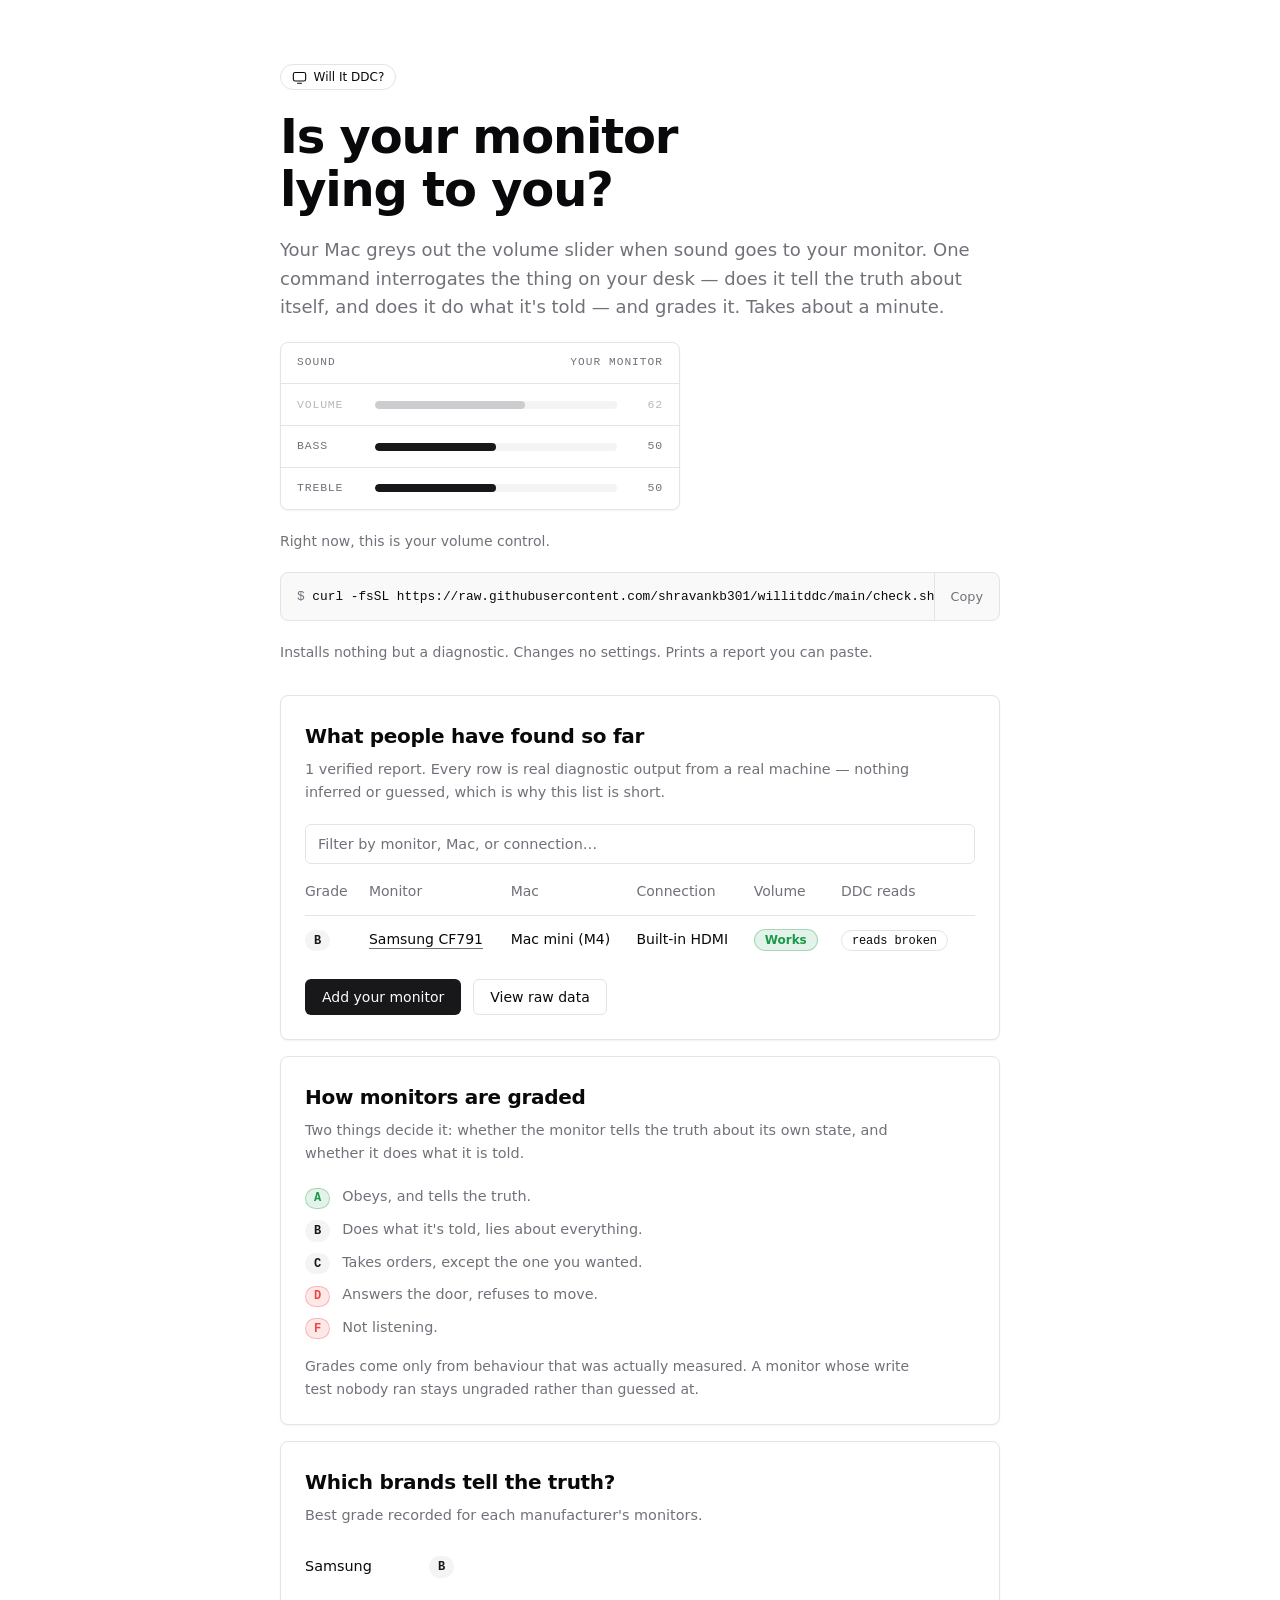
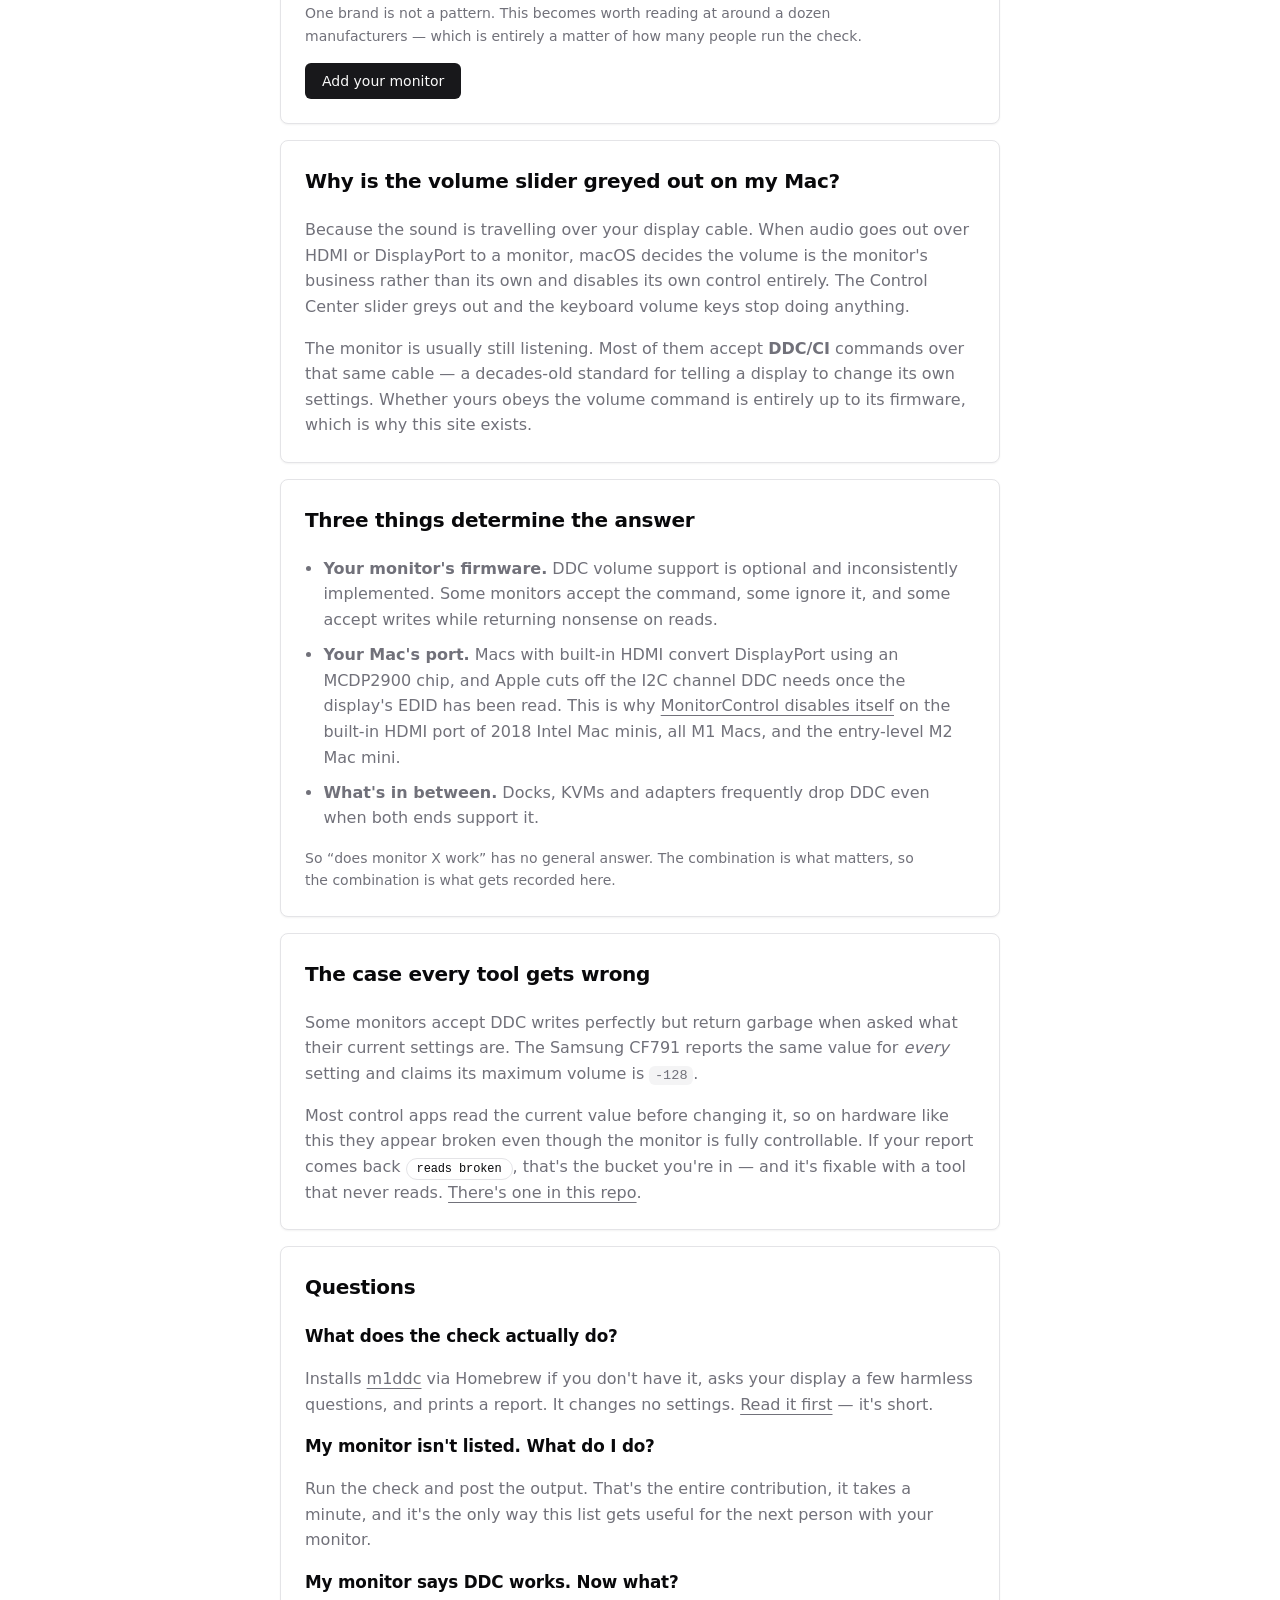
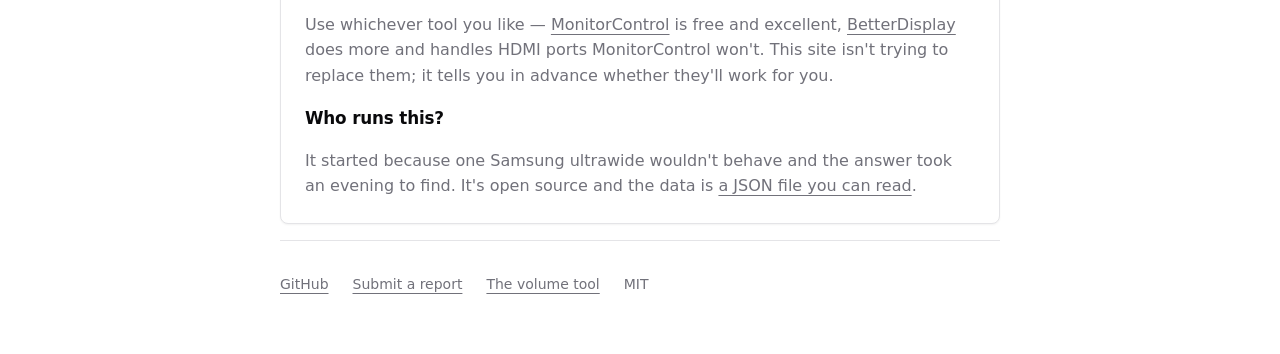
==== commit 9d4c9929: "Reframe as a monitor honesty test with a shareable result A compatibility database has no viral mech" ====
--- a/docs/index.html
+++ b/docs/index.html
@@ -445,18 +445,50 @@
   font-weight: 500;
 }
 .brand:hover { background: hsl(var(--accent)); }
+
+/* --- grades ---------------------------------------------------------------
+ * The grade is the shareable unit, so it gets weight wherever it appears. */
+
+.badge-grade {
+  font-family: var(--font-mono);
+  font-weight: 700;
+  min-width: 1.5rem;
+  justify-content: center;
+  padding: 0.1rem 0.5rem;
+}
+
+.grade-hero { display: flex; align-items: flex-start; gap: 0.9rem; }
+.grade-hero .badge-grade {
+  font-size: 1.35rem;
+  min-width: 2.6rem;
+  padding: 0.35rem 0.6rem;
+  border-radius: var(--radius);
+  flex-shrink: 0;
+}
+
+.scale { display: flex; flex-direction: column; gap: 0.55rem; }
+.scale-row { display: flex; align-items: baseline; gap: 0.75rem; font-size: 0.9rem; }
+.scale-row .badge-grade { flex-shrink: 0; }
+.scale-row span:last-child { color: hsl(var(--muted-foreground)); }
+
+.brandbar {
+  display: flex; align-items: center; gap: 0.75rem;
+  font-size: 0.9rem; padding: 0.5rem 0;
+}
+.brandbar .bname { width: 7rem; flex-shrink: 0; font-weight: 500; }
+.brandbar .grades { display: flex; gap: 0.3rem; flex-wrap: wrap; }
 </style>
 </head>
 <body>
 <div class="wrap">
 <header>
   <a href="./" class="badge badge-outline brand"><svg width="15" height="15" viewBox="0 0 20 20" fill="none" aria-hidden="true"><rect x="1.8" y="3.4" width="16.4" height="11.2" rx="2.4" stroke="currentColor" stroke-width="1.5"/><path d="M7.4 17.6h5.2" stroke="currentColor" stroke-width="1.5" stroke-linecap="round"/></svg><span>Will It DDC?</span></a>
-  <h1 class="h1">Will it DDC?</h1>
+  <h1 class="h1">Is your monitor lying to you?</h1>
   <p class="lead">
-    Your Mac greys out the volume slider when sound goes to your monitor.
-    Whether you can get it back depends on your exact monitor, your exact Mac,
-    and which port you used &mdash; and nobody documents the combination.
-    So let's document it.
+    Your Mac greys out the volume slider when sound goes to your monitor. One
+    command interrogates the thing on your desk &mdash; does it tell the truth
+    about itself, and does it do what it's told &mdash; and grades it.
+    Takes about a minute.
   </p>
 
   <div class="card osd" role="img"
@@ -494,9 +526,9 @@
            placeholder="Filter by monitor, Mac, or connection…" autocomplete="off">
     <div class="table-wrap">
       <table>
-        <thead><tr><th>Monitor</th><th>Mac</th><th>Connection</th><th>Volume</th><th>DDC reads</th></tr></thead>
+        <thead><tr><th>Grade</th><th>Monitor</th><th>Mac</th><th>Connection</th><th>Volume</th><th>DDC reads</th></tr></thead>
         <tbody id="rows">
-          <tr data-s="samsung cf791 c34f791 mac mini (m4) built-in hdmi"><td class="name"><a class="link" href="m/samsung-cf791.html">Samsung CF791</a></td><td>Mac mini (M4)</td><td>Built-in HDMI</td><td><span class="badge badge-success">Works</span></td><td><span class="badge badge-outline badge-mono">reads broken</span></td></tr>
+          <tr data-s="samsung cf791 c34f791 mac mini (m4) built-in hdmi"><td><span class="badge badge-secondary badge-grade" title="Does what it&#x27;s told, lies about everything.">B</span></td><td class="name"><a class="link" href="m/samsung-cf791.html">Samsung CF791</a></td><td>Mac mini (M4)</td><td>Built-in HDMI</td><td><span class="badge badge-success">Works</span></td><td><span class="badge badge-outline badge-mono">reads broken</span></td></tr>
         </tbody>
       </table>
     </div>
@@ -506,6 +538,38 @@
     <div class="row">
       <a class="btn btn-primary" href="https://github.com/shravankb301/willitddc/issues/new?template=report.yml">Add your monitor</a>
       <a class="btn btn-outline" href="https://github.com/shravankb301/willitddc/blob/main/data/monitors.json">View raw data</a>
+    </div>
+  </div>
+</section>
+<section class="card">
+  <div class="card-header">
+    <h2 class="card-title">How monitors are graded</h2>
+    <p class="card-description">Two things decide it: whether the monitor tells the truth about its own state, and whether it does what it is told.</p>
+  </div>
+  <div class="card-content">
+    <div class="scale">
+    <div class="scale-row"><span class="badge badge-success badge-grade" title="Obeys, and tells the truth.">A</span><span>Obeys, and tells the truth.</span></div>
+    <div class="scale-row"><span class="badge badge-secondary badge-grade" title="Does what it&#x27;s told, lies about everything.">B</span><span>Does what it&#x27;s told, lies about everything.</span></div>
+    <div class="scale-row"><span class="badge badge-secondary badge-grade" title="Takes orders, except the one you wanted.">C</span><span>Takes orders, except the one you wanted.</span></div>
+    <div class="scale-row"><span class="badge badge-destructive badge-grade" title="Answers the door, refuses to move.">D</span><span>Answers the door, refuses to move.</span></div>
+    <div class="scale-row"><span class="badge badge-destructive badge-grade" title="Not listening.">F</span><span>Not listening.</span></div>
+    </div>
+    <p class="muted small">
+      Grades come only from behaviour that was actually measured. A monitor whose
+      write test nobody ran stays ungraded rather than guessed at.
+    </p>
+  </div>
+</section>
+<section class="card">
+  <div class="card-header">
+    <h2 class="card-title">Which brands tell the truth?</h2>
+    <p class="card-description">Best grade recorded for each manufacturer's monitors.</p>
+  </div>
+  <div class="card-content">
+    <div class="brandbar"><span class="bname">Samsung</span><span class="grades"><span class="badge badge-secondary badge-grade" title="Does what it&#x27;s told, lies about everything.">B</span></span></div>
+    <p class="muted small">One brand is not a pattern. This becomes worth reading at around a dozen manufacturers &mdash; which is entirely a matter of how many people run the check.</p>
+    <div class="row">
+      <a class="btn btn-primary" href="https://github.com/shravankb301/willitddc/issues/new?template=report.yml">Add your monitor</a>
     </div>
   </div>
 </section>
